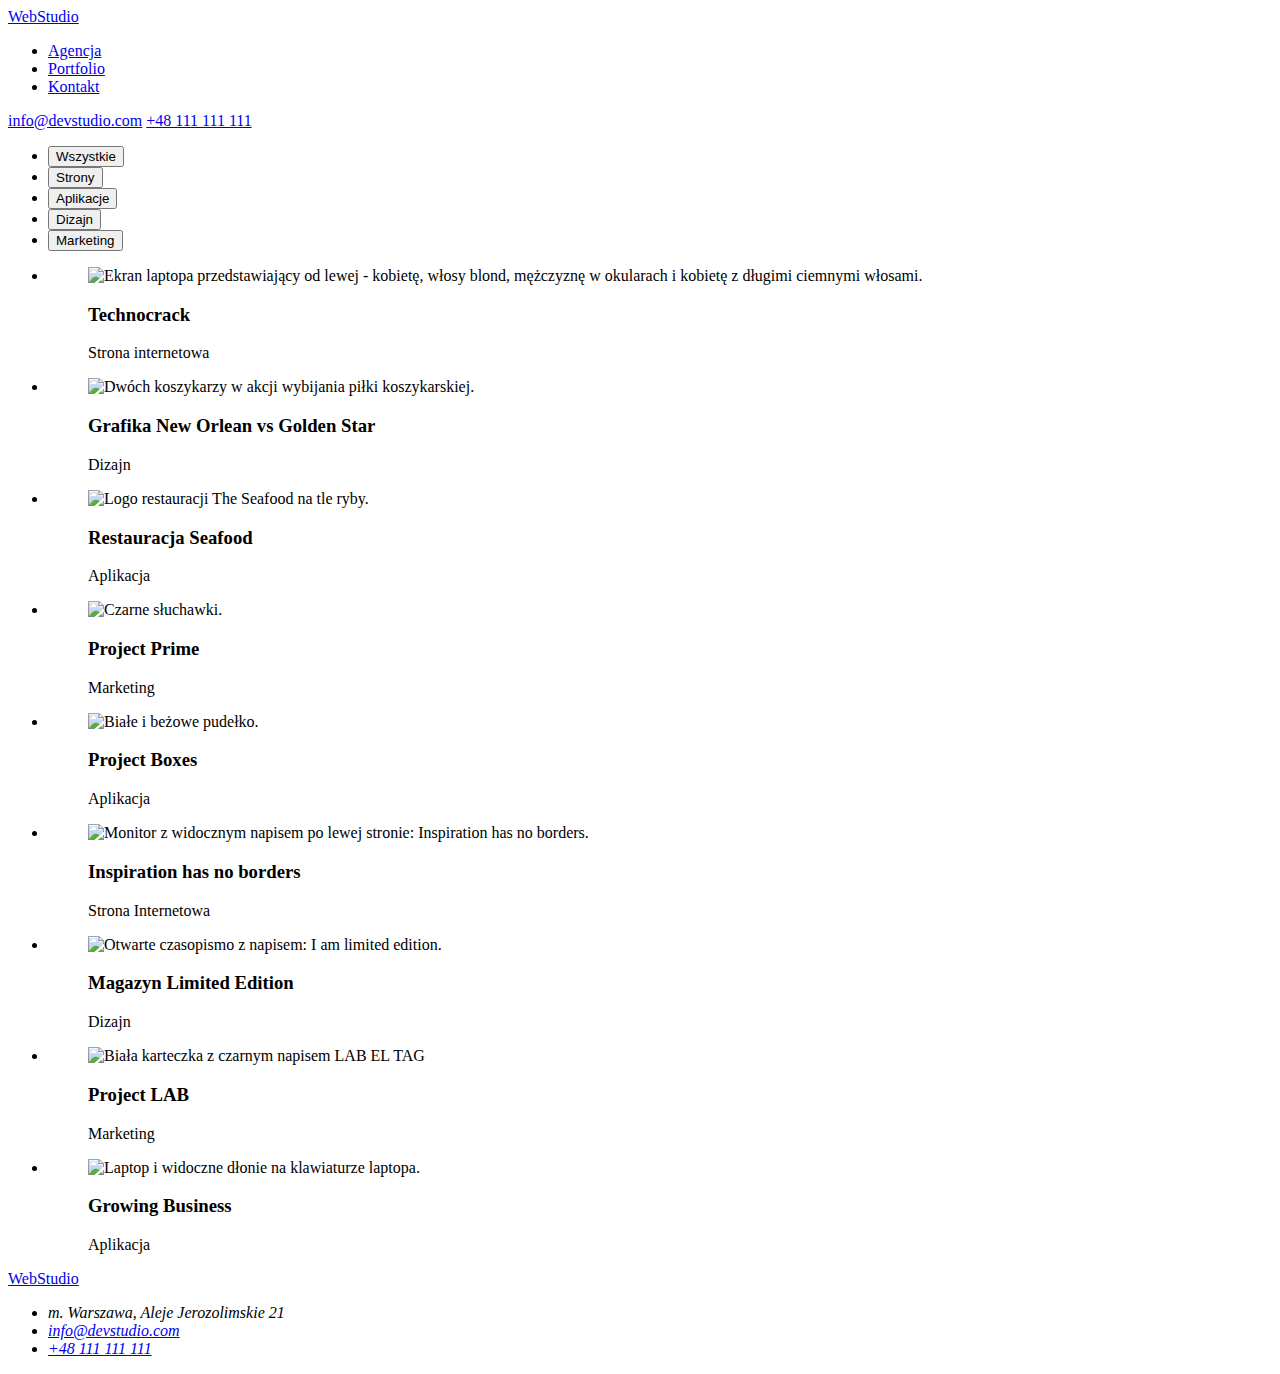
==== portfolio.html @ d9aaa212 "zmiany w nazwach claass - header" ====
<!DOCTYPE html>
<html lang="pl-PL">
<head>
    <meta charset="UTF-8">
    <meta http-equiv="X-UA-Compatible" content="IE=edge">
    <meta name="viewport" content="width=device-width, initial-scale=1.0">
    <title>Portfolio</title>
    <link href="https://raw.githubusercontent.com/sindresorhus/modern-normalize/main/modern-normalize.css" rel="stylesheet">
    <link href="https://fonts.googleapis.com/css2?family=Raleway:wght@700&family=Roboto:wght@400;500;700;900&display=swap" rel="stylesheet">
    <link href="https://fonts.googleapis.com/css2?family=Raleway:wght@700&family=Roboto:wght@400;500;700;900&display=swap" rel="stylesheet">
    <link href="./css/styles.css" rel="stylesheet"/>
</head>
<body>
   <header class="section-header">
        <div class="nav__container">
          <div class="nav__container--left">
            <span class="logo">
              <a class="logo-web" href="./index.html">Web</a><a class="logo-studio" href="./index.html">Studio</a></span>
            <nav>
              <ul class="navigation">
                <li class="navigation-text">
                  <a class="navigation-link" href="./index.html">Agencja</a>
                </li>              
                <li class="navigation-text">
                  <a class="navigation-link portfolio" href="./portfolio.html">Portfolio</a><br>
                </li>
                <li class="navigation-text">
                  <a class="navigation-link" href="./index.html">Kontakt</a><br>
                </li>
              </ul>
            </nav>
          </div>
          <div>
            <a class="mail-header" href="mailto:info@devstudio.com">info@devstudio.com</a>
            <a class="telephone-header" href="tel:+48111111111">+48 111 111 111</a>
          </div>
        </div>
      </header>
    

    <main>
      <section class="section--button-por">
          <div class="container--button-por">
            <ul class="button-por">
                <li><button class="button--menu" type="button">Wszystkie</button></li>
                <li><button class="button--menu" type="button">Strony</button></li>
                <li><button class="button--menu" type="button">Aplikacje</button></li>
                <li><button class="button--menu" type="button">Dizajn</button></li>
                <li><button class="button--menu" type="button">Marketing</button></li>
            </ul>
          </div>
        </section>
        
        <section  class="gallery-section">
          <div class="container-gallery">
            <ul class="portfolio-fig">
              <li class="card">
      
                <figure>
                    <img
                    src="./images/techno.jpg"
                    alt="Ekran laptopa przedstawiający od lewej - kobietę, włosy blond, mężczyznę w okularach i kobietę z długimi ciemnymi włosami. "
                    width="370"
                    height="294"
                    />
                  <figcaption>
                    <h3 class="header-por">Technocrack</h3>
                    <p class="description-por">Strona internetowa</p>
                  </figcaption>
              </figure>
              </li>
              <li class="card">
                  <figure class="portfolio-fig-element2">
                  <img
                  src="./images/orleangolden.jpg"
                  alt="Dwóch koszykarzy w akcji wybijania piłki koszykarskiej. "
                  width="370"
                  height="294"
                  />
                  <figcaption>
                    <h3 class="header-por">Grafika New Orlean vs Golden Star</h3>
                    <p class="description-por">Dizajn</p>
                  </figcaption>
                </figure>
              </li>
              <li class="card">
                  <figure class="portfolio-fig-element2">
                  <img
                  src="./images/seafood.jpg"
                  alt="Logo restauracji The Seafood na tle ryby."
                  width="370"
                  height="294"
                  />
                    <figcaption>
                    <h3 class="header-por">Restauracja Seafood</h3>
                    <p class="description-por">Aplikacja</p>
                    </figcaption>
                  </figure>
              </li>
              <li class="card">
                  <figure class="portfolio-fig-element2">
                  <img
                  src="./images/projectprime.jpg"
                  alt="Czarne słuchawki."
                  width="370"
                  height="294"
                  />
                  <figcaption>
                  <h3 class="header-por">Project Prime</h3>
                  <p class="description-por">Marketing</p>
                </figcaption>
              </figure>
            </li>
              
              <li class="card">
                  <figure class="portfolio-fig-element2">
                  <img
                  src="./images/projectboxes.jpg"
                  alt="Białe i beżowe pudełko."
                  width="370"
                  height="294"
                  />
                  <figcaption>
                  <h3 class="header-por">Project Boxes</h3>
                  <p class="description-por">Aplikacja</p>
                </figcaption>
              </figure>
            </li>
            
            <li class="card">
                <figure class="portfolio-fig-element2">
                <img
                src="./images/inspiration.jpg"
                alt="Monitor z widocznym napisem po lewej stronie: Inspiration has no borders."
                width="370"
                height="294"
                />
                <figcaption>
                  <h3 class="header-por">Inspiration has no borders</h3>
                  <p class="description-por">Strona Internetowa</p>
                </figcaption>
              </figure>
            </li>
            
            <li class="card">
                <figure class="portfolio-fig-element2">
                <img
                src="./images/warehouselim.jpg"
                alt="Otwarte czasopismo z napisem: I am limited edition."
                width="370"
                height="294"
                />
                <figcaption>
                <h3 class="header-por">Magazyn Limited Edition</h3>
                <p class="description-por">Dizajn</p>
              </figcaption>
            </figure>
            </li>
            
            <li class="card">
                <figure class="portfolio-fig-element2">
                <img
                src="./images/projectlab.jpg"
                alt="Biała karteczka z czarnym napisem LAB EL TAG"
                width="370"
                height="294"
                />
                <figcaption>
                <h3 class="header-por">Project LAB</h3>
                <p class="description-por">Marketing</p>
              </figcaption>
            </figure>
            </li>
            
            <li class="card">
                <figure class="portfolio-fig-element2">
                <img
                src="./images/business.jpg"
                alt="Laptop i widoczne dłonie na klawiaturze laptopa."
                width="370"
                height="294"
                />
                <figcaption>
                <h3 class="header-por">Growing Business</h3>
                <p class="description-por">Aplikacja</p>
              </figcaption>
            </figure>
            </li>
           </ul> 
        </div>
    </section>
    </main>

    <footer class="footer-section">
      <div class="container--footer">
            <span class="logo--footer">
            <a class="logo-web" href="./index.html">Web</a><a class="logo-studio-footer" href="./index.html">Studio</a></span>
          <address>
            <ul class="address">
              <li class="address-text street">m. Warszawa, Aleje Jerozolimskie 21</li>
              <li class="address-text">
                <a class="address-linkf" href="mailto:info@devstudio.com">info@devstudio.com</a>
              </li>
              <li class="address-text">
                <a class="address-linkf" href="tel:+48111111111">+48 111 111 111</a>
              </li>
            </ul>
          </address>
      </div>
    </footer>
  </body>
</html>
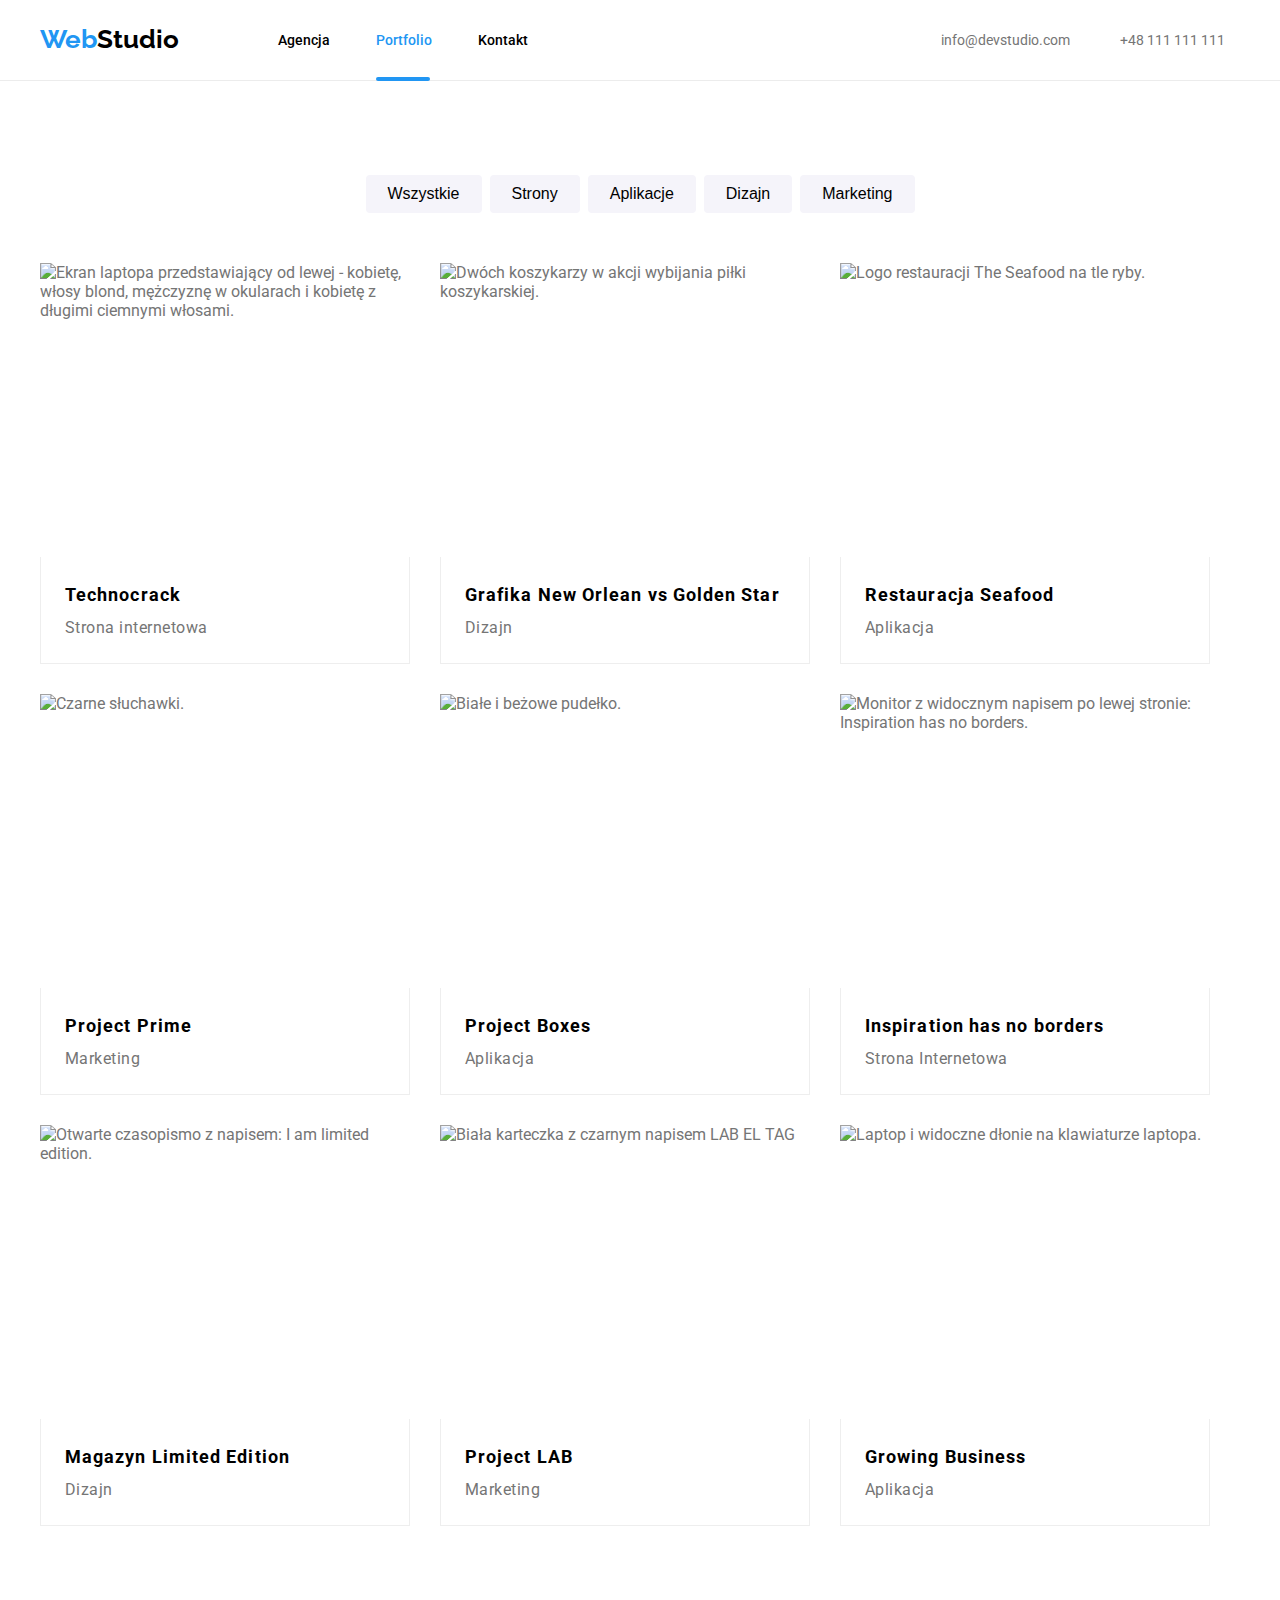
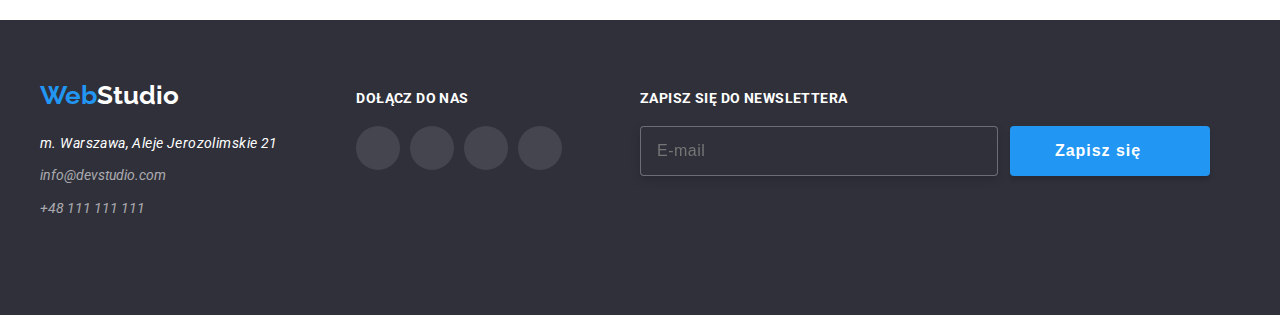
==== commit 97990bb9: "update" ====
--- a/portfolio.html
+++ b/portfolio.html
@@ -1,212 +1,411 @@
 <!DOCTYPE html>
 <html lang="pl-PL">
-<head>
-    <meta charset="UTF-8">
-    <meta http-equiv="X-UA-Compatible" content="IE=edge">
-    <meta name="viewport" content="width=device-width, initial-scale=1.0">
+  <head>
+    <meta charset="UTF-8" />
+    <meta http-equiv="X-UA-Compatible" content="IE=edge" />
+    <meta name="viewport" content="width=device-width, initial-scale=1.0" />
     <title>Portfolio</title>
-    <link href="https://raw.githubusercontent.com/sindresorhus/modern-normalize/main/modern-normalize.css" rel="stylesheet">
-    <link href="https://fonts.googleapis.com/css2?family=Raleway:wght@700&family=Roboto:wght@400;500;700;900&display=swap" rel="stylesheet">
-    <link href="https://fonts.googleapis.com/css2?family=Raleway:wght@700&family=Roboto:wght@400;500;700;900&display=swap" rel="stylesheet">
-    <link href="./css/styles.css" rel="stylesheet"/>
-</head>
-<body>
-   <header class="section-header">
-        <div class="nav__container">
-          <div class="nav__container--left">
-            <span class="logo">
-              <a class="logo-web" href="./index.html">Web</a><a class="logo-studio" href="./index.html">Studio</a></span>
-            <nav>
-              <ul class="navigation">
-                <li class="navigation-text">
-                  <a class="navigation-link" href="./index.html">Agencja</a>
-                </li>              
-                <li class="navigation-text">
-                  <a class="navigation-link portfolio" href="./portfolio.html">Portfolio</a><br>
-                </li>
-                <li class="navigation-text">
-                  <a class="navigation-link" href="./index.html">Kontakt</a><br>
-                </li>
-              </ul>
-            </nav>
-          </div>
-          <div>
-            <a class="mail-header" href="mailto:info@devstudio.com">info@devstudio.com</a>
-            <a class="telephone-header" href="tel:+48111111111">+48 111 111 111</a>
-          </div>
-        </div>
-      </header>
-    
+    <link
+      href="https://raw.githubusercontent.com/sindresorhus/modern-normalize/main/modern-normalize.css"
+      rel="stylesheet"
+    />
+    <link
+      href="https://fonts.googleapis.com/css2?family=Raleway:wght@700&family=Roboto:wght@400;500;700;900&display=swap"
+      rel="stylesheet"
+    />
+    <link
+      href="https://fonts.googleapis.com/css2?family=Raleway:wght@700&family=Roboto:wght@400;500;700;900&display=swap"
+      rel="stylesheet"
+    />
+    <link href="./css/styles.css" rel="stylesheet" />
+  </head>
+  <body>
+    <header class="section-header">
+      <div class="nav__container">
+        <div class="nav__container--left">
+          <span class="logo">
+            <a class="logo-web" href="./index.html">Web</a
+            ><a class="logo-studio" href="./index.html">Studio</a></span
+          >
+          <nav>
+            <ul class="navigation">
+              <li class="navigation-text">
+                <a class="navigation-link" href="./index.html">Agencja</a>
+              </li>
+              <li class="navigation-text">
+                <a class="navigation-link portfolio" href="./portfolio.html"
+                  >Portfolio</a
+                >
+              </li>
+              <li class="navigation-text">
+                <a class="navigation-link" href="./index.html">Kontakt</a>
+              </li>
+            </ul>
+          </nav>
+        </div>
+        <div class="contact__header">
+          <a class="mail-header" href="mailto:info@devstudio.com">
+            <svg class="icon-mail" width="16" height="12">
+              <use href="./images/icons.svg#icon-envelope"></use>
+            </svg>
+            info@devstudio.com</a
+          >
+          <a class="telephone-header" href="tel:+48111111111">
+            <svg class="icon-telephone" width="10" height="16">
+              <use href="./images/icons.svg#icon-smartphone"></use>
+            </svg>
+            +48 111 111 111</a
+          >
+        </div>
+      </div>
+    </header>
 
     <main>
       <section class="section--button-por">
-          <div class="container--button-por">
-            <ul class="button-por">
-                <li><button class="button--menu" type="button">Wszystkie</button></li>
-                <li><button class="button--menu" type="button">Strony</button></li>
-                <li><button class="button--menu" type="button">Aplikacje</button></li>
-                <li><button class="button--menu" type="button">Dizajn</button></li>
-                <li><button class="button--menu" type="button">Marketing</button></li>
-            </ul>
-          </div>
-        </section>
-        
-        <section  class="gallery-section">
-          <div class="container-gallery">
-            <ul class="portfolio-fig">
-              <li class="card">
-      
-                <figure>
-                    <img
+        <div class="container--button-por">
+          <ul class="button-por">
+            <li>
+              <button class="button--menu" type="button">Wszystkie</button>
+            </li>
+            <li><button class="button--menu" type="button">Strony</button></li>
+            <li>
+              <button class="button--menu" type="button">Aplikacje</button>
+            </li>
+            <li><button class="button--menu" type="button">Dizajn</button></li>
+            <li>
+              <button class="button--menu" type="button">Marketing</button>
+            </li>
+          </ul>
+        </div>
+      </section>
+
+      <section class="gallery-section">
+        <div class="container-gallery">
+          <ul class="portfolio-fig">
+            <li class="card">
+              <figure>
+                <div class="portfolio__image">
+
+                
+                  <img
+                    class="img__box"
                     src="./images/techno.jpg"
                     alt="Ekran laptopa przedstawiający od lewej - kobietę, włosy blond, mężczyznę w okularach i kobietę z długimi ciemnymi włosami. "
                     width="370"
                     height="294"
-                    />
-                  <figcaption>
+                  />
+                  <div class="overlay">
+                    <p class="overlay__text">
+                      Technocrack jest popularną platformą wykorzystywaną do
+                      rozpowszechniania koronawirusa. Firmy wykorzystują tę
+                      platformę do celów szpiegowskich i ataków na
+                      niezabezpieczone serwery konkurencji
+                    </p>
+                  </div>
+                </div>
+
+                <figcaption>
+                  <div class="gallery__description">
                     <h3 class="header-por">Technocrack</h3>
                     <p class="description-por">Strona internetowa</p>
-                  </figcaption>
-              </figure>
-              </li>
-              <li class="card">
-                  <figure class="portfolio-fig-element2">
+                  </div>
+                </figcaption>
+              </figure>
+            </li>
+            <li class="card">
+              <figure>
+                <div class="portfolio__image">
                   <img
-                  src="./images/orleangolden.jpg"
-                  alt="Dwóch koszykarzy w akcji wybijania piłki koszykarskiej. "
-                  width="370"
-                  height="294"
+                    src="./images/orleangolden.jpg"
+                    alt="Dwóch koszykarzy w akcji wybijania piłki koszykarskiej. "
+                    width="370"
+                    height="294"
                   />
-                  <figcaption>
-                    <h3 class="header-por">Grafika New Orlean vs Golden Star</h3>
-                    <p class="description-por">Dizajn</p>
-                  </figcaption>
-                </figure>
-              </li>
-              <li class="card">
-                  <figure class="portfolio-fig-element2">
+                  <div class="overlay">
+                      <p class="overlay__text">
+                        Technocrack jest popularną platformą wykorzystywaną do
+                        rozpowszechniania koronawirusa. Firmy wykorzystują tę
+                        platformę do celów szpiegowskich i ataków na
+                        niezabezpieczone serwery konkurencji
+                      </p>
+                    </div>
+                </div>
+                <figcaption>
+                  <h3 class="header-por">Grafika New Orlean vs Golden Star</h3>
+                  <p class="description-por">Dizajn</p>
+                </figcaption>
+              </figure>
+            </li>
+            <li class="card">
+              <figure>
+                <div class="portfolio__image">
                   <img
-                  src="./images/seafood.jpg"
-                  alt="Logo restauracji The Seafood na tle ryby."
-                  width="370"
-                  height="294"
+                    src="./images/seafood.jpg"
+                    alt="Logo restauracji The Seafood na tle ryby."
+                    width="370"
+                    height="294"
                   />
-                    <figcaption>
-                    <h3 class="header-por">Restauracja Seafood</h3>
-                    <p class="description-por">Aplikacja</p>
-                    </figcaption>
-                  </figure>
-              </li>
-              <li class="card">
-                  <figure class="portfolio-fig-element2">
-                  <img
+                  <div class="overlay">
+                      <p class="overlay__text">
+                        Technocrack jest popularną platformą wykorzystywaną do
+                        rozpowszechniania koronawirusa. Firmy wykorzystują tę
+                        platformę do celów szpiegowskich i ataków na
+                        niezabezpieczone serwery konkurencji
+                      </p>
+                  </div>
+                </div>
+
+                <figcaption>
+                  <h3 class="header-por">Restauracja Seafood</h3>
+                  <p class="description-por">Aplikacja</p>
+                </figcaption>
+              </figure>
+            </li>
+            <li class="card">
+              <figure>
+                <div class="portfolio__image">
+                <img
                   src="./images/projectprime.jpg"
                   alt="Czarne słuchawki."
                   width="370"
                   height="294"
-                  />
-                  <figcaption>
+                />
+                  <div class="overlay">
+                      <p class="overlay__text">
+                        Technocrack jest popularną platformą wykorzystywaną do
+                        rozpowszechniania koronawirusa. Firmy wykorzystują tę
+                        platformę do celów szpiegowskich i ataków na
+                        niezabezpieczone serwery konkurencji
+                      </p>
+                  </div>
+                </div>
+                <figcaption>
                   <h3 class="header-por">Project Prime</h3>
                   <p class="description-por">Marketing</p>
                 </figcaption>
               </figure>
             </li>
-              
-              <li class="card">
-                  <figure class="portfolio-fig-element2">
-                  <img
+
+            <li class="card">
+              <figure>
+                <div class="portfolio__image">
+                <img
                   src="./images/projectboxes.jpg"
                   alt="Białe i beżowe pudełko."
                   width="370"
                   height="294"
-                  />
-                  <figcaption>
+                />
+                  <div class="overlay">
+                      <p class="overlay__text">
+                        Technocrack jest popularną platformą wykorzystywaną do
+                        rozpowszechniania koronawirusa. Firmy wykorzystują tę
+                        platformę do celów szpiegowskich i ataków na
+                        niezabezpieczone serwery konkurencji
+                      </p>
+                  </div>
+                </div>
+                <figcaption>
                   <h3 class="header-por">Project Boxes</h3>
                   <p class="description-por">Aplikacja</p>
                 </figcaption>
               </figure>
             </li>
-            
-            <li class="card">
-                <figure class="portfolio-fig-element2">
-                <img
-                src="./images/inspiration.jpg"
-                alt="Monitor z widocznym napisem po lewej stronie: Inspiration has no borders."
-                width="370"
-                height="294"
-                />
+
+            <li class="card">
+              <figure>
+                <div class="portfolio__image">
+                <img
+                  src="./images/inspiration.jpg"
+                  alt="Monitor z widocznym napisem po lewej stronie: Inspiration has no borders."
+                  width="370"
+                  height="294"
+                />
+                  <div class="overlay">
+                      <p class="overlay__text">
+                        Technocrack jest popularną platformą wykorzystywaną do
+                        rozpowszechniania koronawirusa. Firmy wykorzystują tę
+                        platformę do celów szpiegowskich i ataków na
+                        niezabezpieczone serwery konkurencji
+                      </p>
+                  </div>
+                </div>
                 <figcaption>
                   <h3 class="header-por">Inspiration has no borders</h3>
                   <p class="description-por">Strona Internetowa</p>
                 </figcaption>
               </figure>
             </li>
-            
-            <li class="card">
-                <figure class="portfolio-fig-element2">
-                <img
-                src="./images/warehouselim.jpg"
-                alt="Otwarte czasopismo z napisem: I am limited edition."
-                width="370"
-                height="294"
-                />
-                <figcaption>
-                <h3 class="header-por">Magazyn Limited Edition</h3>
-                <p class="description-por">Dizajn</p>
-              </figcaption>
-            </figure>
-            </li>
-            
-            <li class="card">
-                <figure class="portfolio-fig-element2">
-                <img
-                src="./images/projectlab.jpg"
-                alt="Biała karteczka z czarnym napisem LAB EL TAG"
-                width="370"
-                height="294"
-                />
-                <figcaption>
-                <h3 class="header-por">Project LAB</h3>
-                <p class="description-por">Marketing</p>
-              </figcaption>
-            </figure>
-            </li>
-            
-            <li class="card">
-                <figure class="portfolio-fig-element2">
-                <img
-                src="./images/business.jpg"
-                alt="Laptop i widoczne dłonie na klawiaturze laptopa."
-                width="370"
-                height="294"
-                />
-                <figcaption>
-                <h3 class="header-por">Growing Business</h3>
-                <p class="description-por">Aplikacja</p>
-              </figcaption>
-            </figure>
-            </li>
-           </ul> 
-        </div>
-    </section>
+
+            <li class="card">
+              <figure>
+                <div class="portfolio__image">
+                <img
+                  src="./images/warehouselim.jpg"
+                  alt="Otwarte czasopismo z napisem: I am limited edition."
+                  width="370"
+                  height="294"
+                />
+                  <div class="overlay">
+                      <p class="overlay__text">
+                        Technocrack jest popularną platformą wykorzystywaną do
+                        rozpowszechniania koronawirusa. Firmy wykorzystują tę
+                        platformę do celów szpiegowskich i ataków na
+                        niezabezpieczone serwery konkurencji
+                      </p>
+                  </div>
+                </div>
+                <figcaption>
+                  <h3 class="header-por">Magazyn Limited Edition</h3>
+                  <p class="description-por">Dizajn</p>
+                </figcaption>
+              </figure>
+            </li>
+
+            <li class="card">
+              <figure>
+                <div class="portfolio__image">
+                <img
+                  src="./images/projectlab.jpg"
+                  alt="Biała karteczka z czarnym napisem LAB EL TAG"
+                  width="370"
+                  height="294"
+                />
+                  <div class="overlay">
+                      <p class="overlay__text">
+                        Technocrack jest popularną platformą wykorzystywaną do
+                        rozpowszechniania koronawirusa. Firmy wykorzystują tę
+                        platformę do celów szpiegowskich i ataków na
+                        niezabezpieczone serwery konkurencji
+                      </p>
+                  </div>
+                </div>
+                <figcaption>
+                  <h3 class="header-por">Project LAB</h3>
+                  <p class="description-por">Marketing</p>
+                </figcaption>
+              </figure>
+            </li>
+
+            <li class="card">
+              <figure>
+                <div class="portfolio__image">
+                <img
+                  src="./images/business.jpg"
+                  alt="Laptop i widoczne dłonie na klawiaturze laptopa."
+                  width="370"
+                  height="294"
+                />
+                  <div class="overlay">
+                      <p class="overlay__text">
+                        Technocrack jest popularną platformą wykorzystywaną do
+                        rozpowszechniania koronawirusa. Firmy wykorzystują tę
+                        platformę do celów szpiegowskich i ataków na
+                        niezabezpieczone serwery konkurencji
+                      </p>
+                  </div>
+                </div>
+                <figcaption>
+                  <h3 class="header-por">Growing Business</h3>
+                  <p class="description-por">Aplikacja</p>
+                </figcaption>
+              </figure>
+            </li>
+          </ul>
+        </div>
+      </section>
     </main>
-
     <footer class="footer-section">
-      <div class="container--footer">
-            <span class="logo--footer">
-            <a class="logo-web" href="./index.html">Web</a><a class="logo-studio-footer" href="./index.html">Studio</a></span>
+      <div class="container__footer">
+        <div class="footer__container-logo">
+          <span class="logo--footer">
+            <a class="logo-web" href="./index.html">Web</a
+            ><a class="logo-studio-footer" href="./index.html">Studio</a></span
+          >
           <address>
             <ul class="address">
-              <li class="address-text street">m. Warszawa, Aleje Jerozolimskie 21</li>
+              <li class="address-text street">
+                m. Warszawa, Aleje Jerozolimskie 21
+              </li>
               <li class="address-text">
-                <a class="address-linkf" href="mailto:info@devstudio.com">info@devstudio.com</a>
+                <a class="address-linkf" href="mailto:info@devstudio.com"
+                  >info@devstudio.com</a
+                >
               </li>
               <li class="address-text">
-                <a class="address-linkf" href="tel:+48111111111">+48 111 111 111</a>
+                <a class="address-linkf" href="tel:+48111111111"
+                  >+48 111 111 111</a
+                >
               </li>
             </ul>
           </address>
+        </div>
+        <div class="footer__join">
+          <p class="footer-join-header">DOŁĄCZ DO NAS</p>
+          <div class="footer__join-icon">
+            <a class="link-footer" href="instagram.com">
+              <svg class="icon-footer" width="44" height="44">
+                <use
+                  href="./images/icons.svg#icon-instagram"
+                  width="20"
+                  height="20"
+                  x="12"
+                  y="12"
+                ></use>
+              </svg>
+            </a>
+            <a class="link-footer" href="twitter.com">
+              <svg class="icon-footer" width="44" height="44">
+                <use
+                  href="./images/icons.svg#icon-twitter"
+                  width="20"
+                  height="20"
+                  x="12"
+                  y="12"
+                ></use>
+              </svg>
+            </a>
+            <a class="link-footer" href="facebook.com">
+              <svg class="icon-footer" width="44" height="44">
+                <use
+                  href="./images/icons.svg#icon-facebook"
+                  width="20"
+                  height="20"
+                  x="12"
+                  y="12"
+                ></use>
+              </svg>
+            </a>
+            <a class="link-footer" href="linkedin.com">
+              <svg class="icon-footer" width="44" height="44">
+                <use
+                  href="./images/icons.svg#icon-linkedin2"
+                  width="20"
+                  height="20"
+                  x="12"
+                  y="12"
+                ></use>
+              </svg>
+            </a>
+          </div>
+        </div>
+        <div class="footer__newsletter">
+            <p class="footer__newsletter-header">ZAPISZ SIĘ DO NEWSLETTERA</p>
+              <form>
+                <label class="footer__newsletter-label">
+                  <input class="footer__newsletter-email" type="email" name="email-footer" placeholder="E-mail" required="">
+          
+                  <button type="submit" class="footer__newsletter-btn">Zapisz się
+                    <svg class="footer__newsletter-icon" width="24" height="24">
+                      <use
+                        href="./images/icons.svg#icon-icon-send">
+                      </use>
+                    </svg>
+                  </button>
+                  
+                 </label>
+                 </form>
+              </div>
       </div>
     </footer>
   </body>
-</html>+</html>
--- a/css/styles.css
+++ b/css/styles.css
@@ -0,0 +1,1262 @@
+:root {
+  /* logo */
+  --blue: #2196f3;
+  --black: #000000;
+  --white: #ffffff;
+  --light-grey: #757575;
+  --dark-grey: #2f303a;
+  --beige: rgba(255, 255, 255, 0.6);
+  --dark-blue: rgba(0, 44, 139);
+  --background-overlay:  rgba(33, 150, 243, 0.9);
+  /* on all pages */
+  --light: #e5e5e5;
+  --creamy: #f5f4fa;
+  --almost-white: #ececec;
+  --white-light: #eeeeee;
+  --delicate-grey: #afb1b8;
+  --almost-black: rgba(255, 255, 255, 0.1);
+  --light-grey: #757575;
+  --delicate-black:  #212121;
+
+  --box-shadow: 0px 4px 4px rgba(0, 0, 0, 0.15);
+  --shadow-button: 0px 1px 1px rgba(0, 0, 0, 0.12),
+    0px 4px 4px rgba(0, 0, 0, 0.06), 1px 4px 6px rgba(0, 0, 0, 0.16);
+  --shadow-filter: 0px 1px 1px rgba(0, 0, 0, 0.12),
+    0px 4px 4px rgba(0, 0, 0, 0.06), 1px 4px 6px rgba(0, 0, 0, 0.16);
+    --background--modal: rgba(0, 0, 0, 0.2);
+    --background-whatwedo: rgba(47, 48, 58, 0.8);
+   --shadow-ourteam:  0px 1px 3px rgba(0, 0, 0, 0.12), 0px 1px 1px rgba(0, 0, 0, 0.14),
+    0px 2px 1px rgba(0, 0, 0, 0.2);
+   --grey-grey: rgb(88, 88, 88);
+    --shadow-window: 0px 1px 3px rgba(0, 0, 0, 0.12), 0px 1px 1px rgba(0, 0, 0, 0.14), 0px 2px 1px rgba(0, 0, 0, 0.2);
+    --transition-hover: 250ms cubic-bezier(0.4, 0, 0.2, 1);
+
+  }
+.link-icon:hover .icon {
+  fill: var(--blue);
+  border-color: var(--blue);
+  transition: var(--transition-hover);
+}
+* {
+  box-sizing: border-box;
+  margin: 0;
+  padding: 0;
+}
+
+.backdrop{
+  position: fixed;
+  left: 0;
+  top: 0;
+  width: 100%;
+  height: 100%;
+  background-color: var(--background--modal);
+  display: flex;
+  align-items: center;
+  justify-content: center; 
+  opacity: 1; 
+  visibility: visible;
+  transform: rotate(360deg);
+  transition-property: visibility, opacity, transform;
+  transition-duration: 1s;
+  transition: opacity 250ms linear, visibility 500ms linear, transform 500ms linear;
+}
+
+.modal{
+  display: flex;
+  /* justify-content: center; */
+  /* align-items: center; */
+  width: 528px;
+  height: 581px;
+  background-color: var(--white);
+  border-radius: 4px;
+  box-shadow: var(--shadow-window);
+  position: absolute;
+  visibility: visible;
+  opacity: 1;
+  
+
+  /* display: block;
+ transform: rotate(240deg); */
+
+  /* z-index: 10; */
+   /* animation-name: modal__animation;
+  animation-duration: 0.5s;
+  animation-timing-function: linear;
+  animation-fill-mode: none;   */
+
+}
+
+.modal__form{
+  display: flex;
+  flex-direction: column;
+  margin: 40px;
+  max-width: 448px;
+  justify-content: center;
+  /* align-items: center; */
+
+}
+
+.modal__form-title{
+  width: 448px;
+  height: 23px;
+  color: var(--delicate-black);
+  font-size: 20px;
+  font-weight: 700;
+  text-align: center;
+  letter-spacing: 0.03em;
+  margin-bottom:  30px; 
+}
+.modal__label{
+  width:24px;
+  height: 14px;
+  font-size: 12px;
+  line-height: 14px;
+  letter-spacing: 0.01em;
+  color: var(--light-grey);
+  margin-bottom: 4px;
+  display: flex;
+  flex-direction: column;
+  position: relative;
+}
+.modal__cell{
+  width: 448px;
+  height: 40px;
+  margin: 0;
+  border: 1px solid rgba(33, 33, 33, 0.2);
+  border-radius: 4px;
+  margin-bottom: 10px;
+  padding-left: 42px;
+  display: flex;
+  flex-direction: column;
+}
+.modal__text-icon{
+  position: relative;
+}
+.modal__svg{  
+  fill: var(--delicate-black);
+  position: absolute;
+  top: 14px;
+  left: 15px;
+}
+
+.modal__cell:focus-within + svg{
+  fill: var(--blue);
+  border-color: var(--blue);
+  border:  none;
+}
+
+.modal__cell:focus-visible{
+  border-color: var(--blue);
+  
+}
+.modal__text-icon:hover .modal__svg,
+.modal__text-icon:focus .modal__svg{
+  fill: var(--blue);
+  transition: var(--transition-hover);
+
+}
+.modal__text-icon:hover .modal__cell,
+.modal__text-icon:focus .modal__cell{
+ border-color: var(--blue);
+transition: var(--transition-hover);
+}
+.modal__svg-check{
+  fill: var(--white);
+  background-color: var(--white);
+  display: flex;
+  align-items: center;
+  border-radius: 2px;
+  margin-right: 7px;
+  border-color: var(--dark-grey);
+  transition-property: fill;
+  transition: var(--transition-hover);
+  cursor: pointer;
+  border: 1px solid var(--almost-black);
+
+
+} 
+
+
+
+
+.checkbox__reg-policy:checked + .modal__svg-check{
+  fill: var(--white);
+  background-color: var(--blue);
+  border-color: var(--blue);
+} 
+.checkbox__reg-policy + .modal__svg-check{
+  fill: var(--white);
+  background-color: var(--white);
+  border-color: var(--grey);
+} 
+.close-btn{
+  box-sizing: content-box;
+  display: inline-block;
+  position: absolute;
+  color: var(--black);
+  top: 8px;
+  right: 8px;
+  width: 30px;
+  height: 30px;
+  border-radius: 50%;
+  cursor: pointer;
+  background-color: var(--white);
+  border:  1px solid rgba(0, 0, 0, 0.1);
+  height: 30px;
+  width: 30px;
+
+}
+.close-btn__icon{
+  border-radius: 50%;
+  position: relative;  
+}
+textarea{
+  width: 448px;
+  height: 120px;
+  resize: none;
+  padding: 10px 14px 10px 14px;
+  margin-bottom: 20px;
+  font-family: Roboto;
+  font-weight: 400;
+  letter-spacing: 0.01em;
+  line-height: 14px;
+  font-size: 12px;
+  /* color: rgba(117, 117, 117, 0.5); */
+  border: 1px solid rgba(33, 33, 33, 0.2);
+  border-radius: 4px;
+}
+textarea:hover{
+  border-color: var(--blue);
+  transition: var(--transition-hover);
+}
+.modal__link-reg-pol{
+  color: var(--blue);
+  text-decoration: underline;
+  cursor: pointer;
+  display: flex;
+  justify-content: center;
+  align-items: center;
+  padding: 2px;
+
+}
+.modal__link-reg-pol:hover{
+  color: var(--dark-blue)
+}
+.modal__checkbox{
+  color: var(--light-grey);
+  font-size: 14px;
+  font-weight: 400px;
+  line-height: 24px;
+  letter-spacing: 0.03em;
+  margin-bottom: 30px;
+  display: flex;
+  justify-content: center;
+  align-items: center;
+  border-radius: 2px;
+  position: relative;
+
+}
+.checkbox__reg-policy{
+ appearance: none; 
+  /* -webkit-appearance: none; */
+  cursor: pointer;
+  
+}
+.modal__btn-form-container{
+  display: flex;
+  justify-content: center;
+}
+.modal__btn-form{
+  display: flex;
+  justify-content: center;
+  align-items: center;
+  background-color: var(--blue);
+  color: var(--white);
+  text-align: center;
+  font-size: 16px;
+  font-weight: 700;
+  letter-spacing: 0.06em;
+  line-height: 1.88;
+  border: none;
+  width: 200px;
+  height: 50px;
+  box-shadow: 0px 4px 4px rgba(0, 0, 0, 0.15);
+  border-radius: 4px;
+  cursor: pointer;
+  padding: 10px 76px 10px 76px;
+  margin: 0;
+  
+ 
+}
+.modal__btn-form:hover{
+  transition: var(--transition-hover);
+  background-color: var(--dark-blue);
+
+}
+
+.modal__text-icon .modal__svg:hover{
+  fill: var(--blue);
+  color: var(--blue);
+  transition: var(--transition-hover);
+}
+.close-btn:hover .close-btn__icon,
+.close-btn:focus .close-btn__icon{
+  background-color: var(--grey-grey);
+  fill: var(--white);
+  transition: 250ms cubic-bezier(0.4, 0, 0.2, 1);
+  
+}
+.is-hidden{
+  opacity: 0;
+  visibility: hidden;
+  transform: rotate(180deg);
+  pointer-events: none;
+  transition: opacity 250ms linear, visibility 500ms linear, transform 250ms linear;
+}
+figure {
+  display: block;
+  margin-block-start: 0em;
+  margin-block-end: 0em;
+  margin-inline-start: 0px;
+  margin-inline-end: 0px;
+}
+.section-header {
+  background: var(--white);
+  border-bottom: 1px solid var(--almost-white);
+  display: flex;
+  justify-content: center;
+}
+
+figcaption {
+  padding: 20px 24px 20px 24px;
+  border: 1px solid var(--white-light);
+  border-top: 0;
+}
+
+.nav__container {
+  display: flex;
+  align-items: center;
+  height: 80px;
+  width: 100%;
+  max-width: 1200px;
+  justify-content: space-between;
+  position: relative;
+}
+.nav__container--left {
+  display: flex;
+  align-items: center;
+  justify-content: space-between;
+}
+
+ul,
+li {
+  margin: 0;
+  padding: 0;
+}
+
+.portfolio__image{
+  position: relative;
+  overflow: hidden;
+  width: 100%;
+  height: 100%;
+}
+.overlay__text{
+  margin: 49px 45px 49px 24px;
+}
+.portfolio__image:hover .overlay{
+  transform: translateY(0);
+  transition: var(--transition-hover);
+}
+
+.overlay{
+  position: absolute;
+  transition-property: background-color, transform, duration;
+  top: 0;
+  left: 0;
+  width: 100%;
+  height: 100%; 
+  display: flex;
+  align-items: center;
+  color: var(--white);
+  font-size: 18px;
+  line-height: 28px;
+  letter-spacing: 0.03em;
+  transform: translateY(100%);
+  transition-duration: 250ms;
+  background: var(--background-overlay);
+
+}
+
+
+
+.icon-mail,
+.icon-telephone{
+  fill: var(--light-grey);
+}
+* svg {
+  fill: var(--delicate-grey);
+}
+
+body {
+  font-family: "Roboto", "Raleway", sans-serif;
+  background: var(--light);
+  color: var(--light-grey);
+  text-decoration: none;
+}
+header {
+  background: var(--white);
+}
+footer {
+  background-color: var(--dark-grey);
+}
+a {
+  text-decoration: none;
+}
+/* przyciski  w zakladce Portfolio */
+.button:hover,
+.button:focus {
+  background-color: var(--blue);
+  color: var(--white);
+  transition: var(--transition-hover);
+}
+img {
+  display: block;
+}
+/* LOGO */
+.logo {
+  font-weight: 700;
+  background-color: none;
+  font-family: Raleway;
+  font-size: 26px;
+  line-height: 1.2;
+  letter-spacing: 0.03;
+  display: flex;
+  align-items: center;
+  box-sizing: border-box;
+  width: 145px;
+  height: 31px;
+
+  padding: 24px 0px 25px 0px;
+  margin-right: 70px;
+}
+.logo-web {
+  color: var(--blue);
+  background-color: none;
+  font-family: Raleway;
+  font-size: 26px;
+  font-weight: 700;
+  line-height: 1.2;
+  letter-spacing: 0.03;
+}
+
+.logo > .logo-studio {
+  display: flex;
+  align-items: center;
+}
+.logo-studio {
+  color: var(--black);
+  background-color: none;
+  font-family: Raleway;
+  font-size: 26px;
+  font-weight: 700;
+  line-height: 1.2;
+  letter-spacing: 0.03;
+  display: flex;
+  align-items: center;
+}
+.logo-studio-footer {
+  color: var(--white);
+  background-color: none;
+  font-family: Raleway;
+  font-size: 26px;
+  font-weight: 700;
+  line-height: 1.2;
+  letter-spacing: 0.03;
+  /* display: flex; */
+}
+.navigation {
+  box-sizing: border-box;
+  display: flex;
+  align-items: center;
+  /* justify-content: space-between; */
+position: relative;
+  height: 16px;
+  padding: 32px 0 32px 0;
+}
+
+.navigation-text {
+  display: flex;
+  align-items: center;
+  
+}
+
+.navigation-link {
+  /* font-family: Roboto; */
+  font-weight: 500;
+  font-size: 14px;
+  line-height: 1.15;
+  letter-spacing: 0.02;
+  color: var(--black);
+  padding: 23px;
+  position: relative;
+}
+.navigation-link:hover,
+.navigation-link:focus {
+  color: var(--blue);
+  transition: var(--transition-hover);
+}
+/*  podswietlenie biezacej strony - portoflio*/
+.agencja{
+  color: var(--blue);
+}
+.agencja::after{
+  position: absolute;
+  display: inline-block;
+  content: "";
+  width: 53px;
+  height: 4px;
+  border-radius: 2px;
+  background-color: var(--blue);
+  bottom: -10px;
+  left: 23px;
+
+}
+.portfolio {
+  color: var(--blue);
+}
+
+.portfolio::after{
+  position: absolute;
+  display: inline-block;
+  content: "";
+  width: 54px;
+  height: 4px;
+  border-radius: 2px;
+  background-color: var(--blue);
+  bottom: -10px;
+  left: 23px;
+
+}
+/*  kontakt header (mail, telefon)!*/
+.mail-header {
+  color: var(--light-grey);
+  font-size: 14px;
+  margin: 0;
+  padding-top: 32px;
+  padding-bottom: 32px;
+}
+
+.telephone-header {
+  color: var(--light-grey);
+  font-size: 14px;
+  margin-right: auto;
+  padding-top: 33px;
+  padding-bottom: 31px;
+}
+.icon-mail {
+  margin-right: 10px;
+}
+
+.icon-telephone {
+  margin-right: 10px;
+}
+
+.contact__header {
+  box-sizing: border-box;
+  display: flex;
+  align-items: center;      
+}
+/*  konktakt - telefon, mail - po najechaniu kursorem */
+
+.mail-header:hover .icon-mail,
+.mail-header:focus .icon-mail {
+  fill: var(--blue);
+  transition: var(--transition-hover);
+}
+.telephone-header:hover .icon-telephone,
+.telephone-header:focus .icon-telephone {
+  fill: var(--blue);
+  transition: var(--transition-hover);
+}
+.mail-header:hover,
+.mail-header:focus {
+  color: var(--blue);
+  transition: var(--transition-hover);
+}
+.telephone-header:hover,
+.telephone-header:focus {
+  color: var(--blue);
+  transition: var(--transition-hover);
+}
+/* git */
+.address {
+  text-decoration: none;
+  background: var(--dark-grey);
+  list-style: none;
+  display: block;
+}
+.icons__socialmedia {
+  display: flex;
+  width: 220px;
+  align-items: center;
+  justify-content: space-between;
+  fill: var(--delicate-grey);
+}
+.section--lorem {
+  background: var(--white);
+  display: flex;
+  justify-content: center;
+}
+.section--what-we-do {
+  background: var(--white);
+  display: flex;
+  justify-content: center;
+}
+.portfolio-fig .address,
+.navigation,
+.button-por,
+.ourteam,
+.work {
+  list-style: none;
+}
+
+.work-pic{
+  position: relative;
+  z-index: 0;
+}
+.work-pic:hover{
+  box-shadow: var(--shadow-filter);
+  transition: var(--transition-hover);
+}
+.label{
+  background-color: var(--background-whatwedo);
+  width: 370px;
+  height: 70px;
+  line-height: 16px;
+  position: absolute;
+  z-index: 0;
+  right: 0;
+  bottom: 0;
+  color: var(--white);
+  text-transform: uppercase;
+  text-align: center;
+  padding: 27px 0 27px 0;
+  font-size: 14px;
+  font-weight: 700;
+  letter-spacing: 0.03em;
+  display: flex;
+  justify-content: center;
+  align-items: center;
+  
+}
+.work {
+  display: flex;
+  justify-items: flex-start;
+  justify-content: space-between;
+  gap: 30px;
+  padding: 0 0 94px 0;
+  z-index: 0;
+  overflow: hidden;
+}
+.portfolio-fig {
+  gap: 30px;
+  width: 1200px;
+  display: flex;
+  list-style: none;
+  flex-wrap: wrap;
+}
+.portoflio-fig {
+  flex-basis: calc(100% / 3);
+}
+.lorem {
+  box-sizing: content-box;
+  margin: 0 30px 0 0;
+}
+
+.container__textmain {
+  width: 1200px;
+  margin: 0;
+  display: flex;
+  display: block;
+  padding: 94px 0 94px 0;
+  align-content: space-between;
+}
+
+.textmain2 {
+  background-color: var(--white);
+  box-sizing: border-box;
+  display: flex;
+  list-style: none;
+  justify-content: flex-start;
+  gap: 30px;
+  max-width: 1200px;
+  /* flex-wrap: wrap; */
+}
+.textmain2 > .lorem:not(:last-child) {
+  margin-right: 0;
+}
+.lorem {
+  flex-basis: calc(100% / 4);
+}
+.container__what-we-do {
+  width: 1200px;
+  display: flex;
+  display: block;
+  z-index: 0;
+}
+
+.address-linkf {
+  color: var(--beige);
+  font-size: 14px;
+  line-height: 1.71;
+  letter-spacing: 0.03;
+}
+
+.street {
+  color: var(--white);
+  line-height: 1.71;
+  font-size: 14px;
+  letter-spacing: 0.03em;
+  display: block;
+  padding-bottom: 9px;
+  width: 246px;
+}
+
+.address-text:last-child {
+  padding: 9px 0 94px 0;
+  width: 231px;
+}
+
+.address-text:nth-child(2) {
+  width: 231px;
+}
+
+/* git */
+.address-linkf:hover,
+.address-linkf:focus {
+  color: var(--blue);
+  transition: var(--transition-hover);
+}
+/* czesc - "EFEKTYWNE ROZWIAZANIA..*/
+.slider {
+  background-image: linear-gradient(
+      rgba(47, 48, 58, 0.4),
+      rgba(47, 48, 58, 0.4)
+    ),
+    url("../images/background.jpg");
+  background-repeat: no-repeat;
+  background-size: cover;
+  max-width: 1600px;
+  width: 100%;
+  display: flex;
+  flex-direction: column;
+  justify-content: center;
+  align-items: center;
+  padding: 200px 0;
+}
+
+.efective-background {
+  background: var(--dark-grey);
+  display: flex;
+  justify-content: center;
+  max-width: 100%;
+  margin: auto;
+}
+.icon-lorem {
+  margin-bottom: 30px;
+}
+
+.solution-header {
+  display: flex;
+  box-sizing: content-box;
+  color: var(--white);
+  font-size: 44px;
+  text-transform: uppercase;
+  text-align: center;
+  font-weight: 900;
+  letter-spacing: 0.06em;
+  line-height: 1.35;
+  height: 120px;
+  width: 696px;
+  margin-bottom: 30px;
+  justify-content: center;
+}
+/* przycisk - zamów usługę */
+.button-order {
+  display: flex;
+  box-sizing: border-box;
+  color: var(--white);
+  background-color: var(--blue);
+  font-size: 16px;
+  text-align: center;
+  font-weight: 700;
+  text-transform: none;
+
+  border-style: none;
+  cursor: pointer;
+  letter-spacing: 0.06em;
+  line-height: 1.88;
+  box-shadow: var(--box-shadow);
+  border-radius: 4px;
+
+  width: 200px;
+  height: 50px;
+  padding-top: 10px;
+  padding-bottom: 10px;
+  padding-left: 42px;
+  padding-right: 41px;
+  overflow: hidden;
+  white-space: nowrap;
+  text-overflow: ellipsis;
+  border: 0px;
+  margin: 0;
+}
+.button-order:hover,      
+.button-order:focus {
+background-color: var(--dark-blue);
+color:var(--almost-white);
+transition: var(--transition-hover);
+}
+
+.mail-header,
+.telephone-header {
+  color: var(--light-grey);
+  display: flex;
+  align-items: center;
+  height: 16px;
+  padding: 15px;  
+  
+}
+
+/* INDEX.HTML t- dotyczy tekstu i naglowków na glownej stronie index.html*/
+
+.text-header {
+  display: flex;
+  margin: 0 0 10px 0;
+  width: 270px;
+  height: 16px;
+  color: var(--black);
+  font-size: 14px;
+  font-weight: 700;
+  line-height: 1.15;
+  text-transform: uppercase;
+  letter-spacing: 0.03em;
+}
+
+.text-text {
+  /* display: flex;
+  flex-direction: row; */
+  width: 270px;
+  height: 75px;
+  font-weight: 400;
+  font-size: 14px;
+  line-height: 1.71;
+  letter-spacing: 0.03em;
+}
+/* index.html - czym sie zajmujemy */
+.header-work {
+  color: var(--black);
+  font-weight: 700;
+  font-size: 36px;
+  line-height: 1.17;
+  text-align: center;
+  letter-spacing: 0.03em;
+  display: flex;
+  /* display: block;  */
+  justify-content: center;
+  /* align-items: center;  */
+  /* justify-content: space-between; */
+  padding: 0 0 50px 0;
+}
+.header-team {
+  color: var(--black);
+  font-weight: 700;
+  font-size: 36px;
+  line-height: 1.17;
+  text-align: center;
+  letter-spacing: 0.03em;
+  padding-bottom: 50px;
+}
+.container--our-team {
+  width: 1200px;
+  margin: 0;
+  padding: 94px 0 94px 0;
+}
+.section--ourteam {
+  background: var(--creamy);
+  display: flex;
+  justify-content: center;
+}
+
+.ourteam {
+  display: flex;
+  justify-content: space-between;
+  gap: 30px;
+}
+
+.ourteam-person {
+  color: var(--black);
+  font-weight: 500;
+  font-size: 16px;
+  line-height: 1.19;
+  text-align: center;
+  letter-spacing: 0.03em;
+  padding: 30px 0 10px 0;
+  background: var(--white);
+}
+.ourteam > .ourteam-people {
+  box-shadow: var(--shadow-ourteam);
+  border-radius: 0px 0px 4px 4px;
+  background: var(--white);
+}
+.ourteam-description {
+  font-weight: 400;
+  font-size: 16px;
+  line-height: 1.19;
+  text-align: center;
+  letter-spacing: 0.03em;
+  justify-content: center;
+  padding: 0 0 16px 0;
+}
+
+.link-socialmedia {
+  border-radius: 50%;
+  width: 44px;
+  height: 44px;
+}
+.icon-socialmedia {
+  border-radius: 50%;
+}
+.link-icon {
+  display: flex;
+  align-items: center;
+}
+.link-socialmedia:hover .icon-socialmedia,
+.link-socialmedia:focus .icon-socialmedia {
+  fill: var(--white);
+  background: var(--blue);
+  transition: var(--transition-hover);
+}
+
+.link-icon:hover .icon,
+.link-icon:focus .icon {
+  fill: var(--blue);
+ transition: var(--transition-hover);
+}
+
+.section--ourclients {
+  background: var(--white);
+  display: flex;
+  justify-content: center;
+}
+
+.container--our-clients {
+  width: 1200px;
+  margin: 0;
+  padding: 94px 0 50px 0;
+  justify-content: center;
+  align-items: center;
+}
+.container-icon-client {
+  display: flex;
+  align-items: center;
+  list-style: none;
+  justify-content: space-between;
+}
+.icon {
+  display: flex;
+  cursor: pointer;
+  align-items: center;
+  padding: auto;
+  background-position: 50%;
+  border: 1px solid var(--delicate-grey);
+  border-radius: 4px;
+}
+.icon:hover,
+.icon:focus {
+  fill: var(--blue);
+  transition: var(--transition-hover);
+}
+
+/* PORTFOLIO.HTML**********************************************************************PORTFOLIO */
+/*PORTOFLIO.HTML portfolio-figure - klasa do opisu zdjec+naglowkow w zakladce - portfolio */
+.header-por {
+  color: var(--black);
+  font-weight: 700;
+  font-family: Roboto;
+  font-size: 18px;
+  line-height: 2;
+  letter-spacing: 0.06em;
+}
+.description-por {
+  font-weight: 400;
+  font-size: 16px;
+  line-height: 1.88;
+  letter-spacing: 0.03em;
+}
+
+.section--button-por {
+  background: var(--white);
+  display: flex;
+  justify-content: center;
+}
+
+.container--button-por {
+  width: 1200px;
+  margin: 0;
+  padding-bottom: 50px;
+  padding-top: 94px;
+  display: flex;
+  align-items: center;
+  justify-content: center;
+}
+
+.button-por {
+  display: flex;
+  justify-content: center;
+  gap: 8px;
+}
+
+.button--menu {
+  color: var(--black);
+  background-color: var(--creamy);
+  font-weight: 500;
+  font-size: 16px;
+  text-align: center;
+  cursor: pointer;
+  letter-spacing: 0.03;
+  line-height: 1.63;
+  display: flex;
+  justify-content: center;
+  margin: 0px;
+  gap: 8px;
+  padding: 6px 22px 6px 22px;
+  border: 0px;
+  border-radius: 4px;
+}
+
+.button--menu:hover {
+  background-color: var(--blue);
+  color: var(--white);
+  cursor: pointer;
+  box-shadow: var(--shadow-button);
+  transition: var(--transition-hover);
+}
+.button--menu:focus {
+  background-color: var(--blue);
+  color: var(--white);
+  box-shadow: 0px 1px 1px rgba(0, 0, 0, 0.12), 0px 4px 4px rgba(0, 0, 0, 0.06),
+    1px 4px 6px rgba(0, 0, 0, 0.16);
+    transition: 250ms cubic-bezier(0.4, 0, 0.2, 1);
+}
+
+.description-por,
+.header-por {
+  display: flex;
+}
+
+.gallery-section {
+  background: var(--white);
+  display: flex;
+  justify-content: center;
+}
+
+.container-gallery {
+  width: 1200px;
+  display: flex;
+  justify-content: center;
+  padding-bottom: 94px;
+  position: relative;
+
+}
+.footer__join-icon{
+  display: flex;
+  justify-content: center;
+  align-items: center;
+  gap: 10px;
+}
+.container__footer {
+  display: flex;
+
+  max-width: 1200px;
+  width: 100%;
+  margin: 0;
+  padding: 0;
+}
+
+.footer__container-logo {
+  display: flex;
+  flex-direction: column;
+  margin-right: 70px;
+}
+
+.logo--footer {
+  padding: 60px 0 20px 0;
+  width: 145px;
+  margin: 0;
+  justify-content: flex-start;
+}
+.footer-section {
+  background: var(--dark-grey);
+  display: flex;
+  justify-content: center;
+  /* align-items: center; */
+
+}
+
+.footer__join {
+  display: flex;
+  flex-direction: column;
+  text-align: center;
+  margin: 0;
+  padding:0;
+  margin-right: 78px;
+
+}
+.footer-join-header {
+  font-size: 14px;
+  color: var(--white);
+  text-align: center;
+  text-transform: uppercase;
+  font-weight: 700;
+  letter-spacing: 0.03em;
+  line-height: 16px;
+  width: 113px;
+  /* align-items: center; */
+  padding-bottom: 20px;
+  padding-top: 70px;
+  margin:0;
+}
+ .card {
+  cursor: pointer;
+  position: relative;
+
+}
+
+ .card:hover {
+  box-shadow: var(--shadow-filter);
+  transition: var(--transition-hover);
+} 
+
+
+.icon-footer {
+  border-radius: 50%;
+  background-color: var(--almost-black);
+  fill: var(--white);
+}
+
+.link-footer {
+  display: inline-block;
+  border-radius: 50%;
+  width: 44px;
+  height: 44px;
+}
+
+.icon-footer:hover {
+  background-color: var(--blue);
+  transition: var(--transition-hover);
+}
+.link-footer:focus .icon-footer {
+  border-color: var(--blue);
+  background-color: var(--blue);
+  transition: 250ms cubic-bezier(0.4, 0, 0.2, 1);
+}
+.close-btn__icon{
+  fill: var(--black);
+  display: inline-block;
+
+}
+.footer__newsletter{
+  display: flex;
+  flex-direction: column;
+ 
+
+}
+
+.footer__newsletter-header{
+  color: var(--white);
+  font-weight: 700;
+  font-size: 14px;
+  text-transform: uppercase;
+  letter-spacing: 0.03em;
+  line-height: 16px;
+ padding-top: 70px;
+ padding-bottom: 20px; 
+}
+.footer__newsletter-label{
+  display: flex;
+  justify-content: center;
+  align-items: center;
+  flex-direction: row;
+}
+.footer__newsletter-email{
+  display: flex;
+  justify-content: center;
+  flex-direction: row;
+  width: 358px;
+  height: 50px;
+  border: 1px solid rgba(255, 255, 255, 0.3);
+  filter: drop-shadow(0px 4px 4px rgba(0, 0, 0, 0.15));
+  border-radius: 4px;
+  background: var(--dark-grey);
+  margin-right: 12px;
+  padding-top: 15px;
+  padding-left: 16px;
+  padding-bottom: 15px;
+  color: var(--beige);
+  letter-spacing: 0.03em;
+  font-size: 16px;
+  line-height: 20px;
+  font-weight: 400;
+
+
+}
+
+.footer__newsletter-btn{
+  background-color: var(--blue);
+  color: var(--white);
+  box-shadow: 0px 4px 4px rgba(0, 0, 0, 0.15);
+  border-radius: 4px;
+  font-size: 16px;
+  line-height: 30px;
+  display: flex;
+  align-items: center;
+  flex-direction: row;
+  justify-content: center;
+  letter-spacing: 0.06em;
+  text-align: center;
+  font-weight: 700;
+  width: 200px;
+  height: 50px;
+  margin: 0;
+  padding: 0;
+  border: none;
+  cursor: pointer;
+}
+
+.footer__newsletter-btn:hover{
+  background-color: var(--dark-blue);
+  transition: var(--transition-hover);
+}
+.footer__newsletter-icon{
+  fill: var(--white);
+
+}
+@keyframes modal__animation{
+  0%{
+    scale: 0;
+  }
+
+ 50%{
+    scale: 0.5;
+  }
+
+  100% {
+    scale: 1;
+  }
+} 
+
+
+
+
+
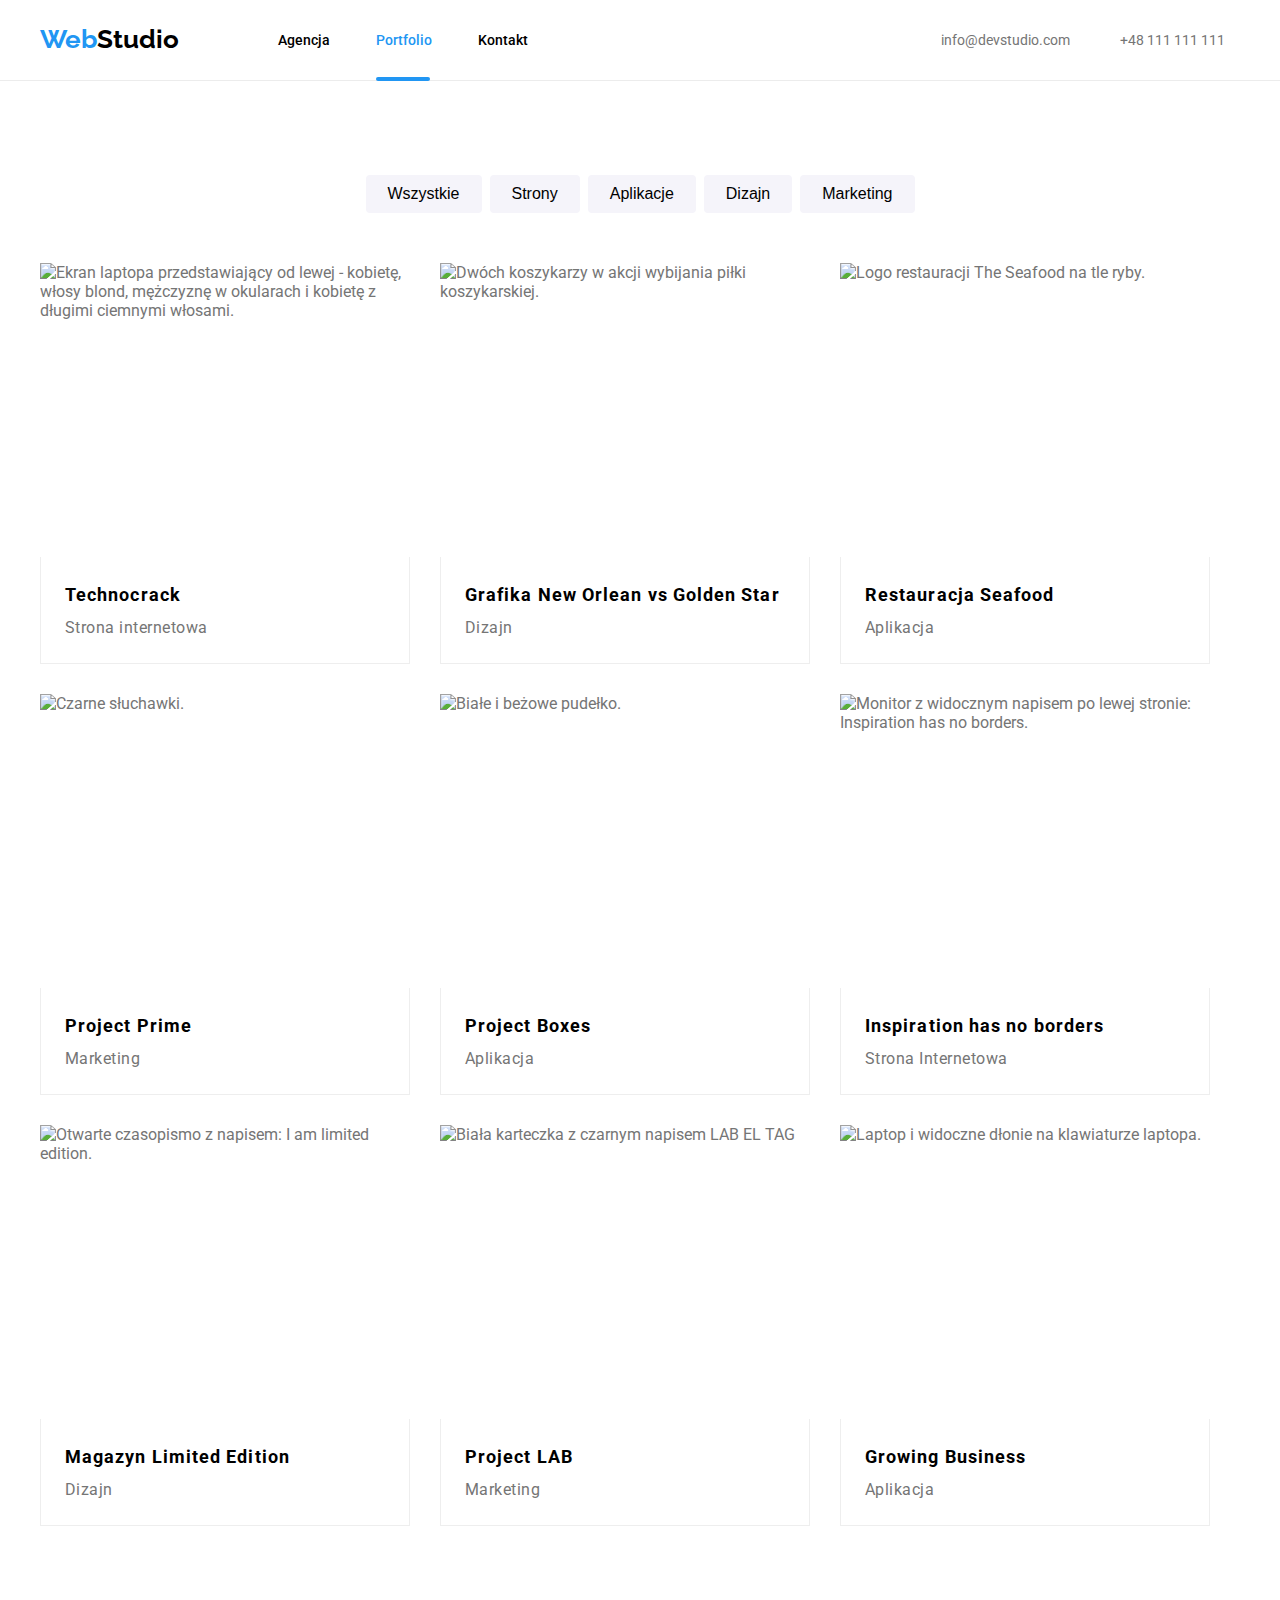
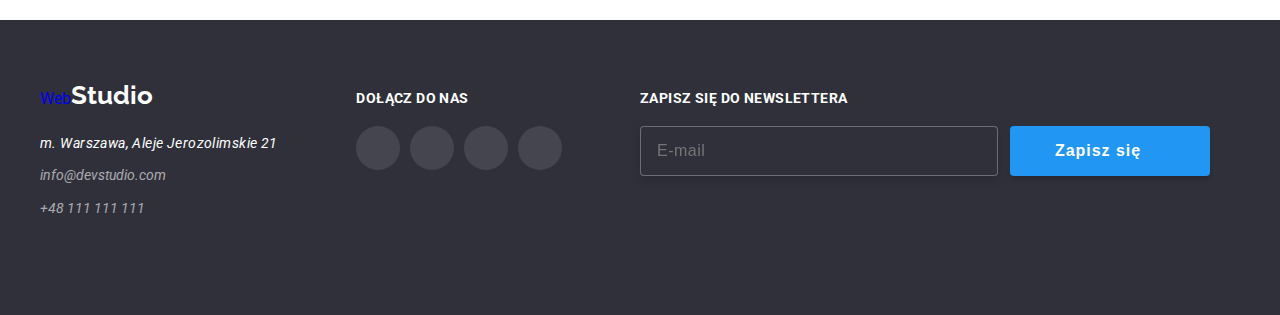
==== commit f32a63d0: "bem header - update" ====
--- a/portfolio.html
+++ b/portfolio.html
@@ -20,38 +20,36 @@
     <link href="./css/styles.css" rel="stylesheet" />
   </head>
   <body>
-    <header class="section-header">
+    <header class="section--header">
       <div class="nav__container">
         <div class="nav__container--left">
           <span class="logo">
-            <a class="logo-web" href="./index.html">Web</a
-            ><a class="logo-studio" href="./index.html">Studio</a></span
+            <a class="logo__link logo--web" href="./index.html">Web</a
+            ><a class="logo__link logo--studio" href="./index.html">Studio</a></span
           >
           <nav>
             <ul class="navigation">
-              <li class="navigation-text">
-                <a class="navigation-link" href="./index.html">Agencja</a>
-              </li>
-              <li class="navigation-text">
-                <a class="navigation-link portfolio" href="./portfolio.html"
-                  >Portfolio</a
-                >
-              </li>
-              <li class="navigation-text">
-                <a class="navigation-link" href="./index.html">Kontakt</a>
+              <li class="navigation__item">
+                <a class="navigation__link" href="./index.html">Agencja</a>
+              </li>
+              <li class="navigation__item">
+                <a class="navigation__link portfolio" href="./portfolio.html">Portfolio</a>
+              </li>
+              <li class="navigation__item">
+                <a class="navigation__link" href="./index.html">Kontakt</a>
               </li>
             </ul>
           </nav>
         </div>
-        <div class="contact__header">
-          <a class="mail-header" href="mailto:info@devstudio.com">
-            <svg class="icon-mail" width="16" height="12">
+        <div class="contact-header">
+          <a class="contact-header__mail" href="mailto:info@devstudio.com">
+            <svg class="contact-header__icon" width="16" height="12">
               <use href="./images/icons.svg#icon-envelope"></use>
             </svg>
             info@devstudio.com</a
           >
-          <a class="telephone-header" href="tel:+48111111111">
-            <svg class="icon-telephone" width="10" height="16">
+          <a class="contact-header__tel" href="tel:+48111111111">
+            <svg class="contact-header__icon" width="10" height="16">
               <use href="./images/icons.svg#icon-smartphone"></use>
             </svg>
             +48 111 111 111</a
--- a/css/styles.css
+++ b/css/styles.css
@@ -167,11 +167,10 @@
   align-items: center;
   border-radius: 2px;
   margin-right: 7px;
-  border-color: var(--dark-grey);
   transition-property: fill;
   transition: var(--transition-hover);
   cursor: pointer;
-  border: 1px solid var(--almost-black);
+  border: 1px solid var(--delicate-black);
 
 
 } 
@@ -320,7 +319,7 @@
   margin-inline-start: 0px;
   margin-inline-end: 0px;
 }
-.section-header {
+.section--header {
   background: var(--white);
   border-bottom: 1px solid var(--almost-white);
   display: flex;
@@ -439,31 +438,31 @@
   padding: 24px 0px 25px 0px;
   margin-right: 70px;
 }
-.logo-web {
-  color: var(--blue);
+
+.logo__link{
+  display: flex;
   background-color: none;
   font-family: Raleway;
   font-size: 26px;
   font-weight: 700;
   line-height: 1.2;
   letter-spacing: 0.03;
-}
-
-.logo > .logo-studio {
-  display: flex;
-  align-items: center;
-}
-.logo-studio {
+  align-items: center;
+
+}
+.logo--web {
+  color: var(--blue);
+}
+
+.logo--studio {
   color: var(--black);
-  background-color: none;
-  font-family: Raleway;
-  font-size: 26px;
-  font-weight: 700;
-  line-height: 1.2;
-  letter-spacing: 0.03;
-  display: flex;
-  align-items: center;
-}
+}
+
+.logo > .logo--studio {
+  display: flex;
+  align-items: center;
+}
+
 .logo-studio-footer {
   color: var(--white);
   background-color: none;
@@ -484,13 +483,13 @@
   padding: 32px 0 32px 0;
 }
 
-.navigation-text {
+.navigation__item{
   display: flex;
   align-items: center;
   
 }
 
-.navigation-link {
+.navigation__link {
   /* font-family: Roboto; */
   font-weight: 500;
   font-size: 14px;
@@ -500,8 +499,8 @@
   padding: 23px;
   position: relative;
 }
-.navigation-link:hover,
-.navigation-link:focus {
+.navigation__link:hover,
+.navigation__link:focus {
   color: var(--blue);
   transition: var(--transition-hover);
 }
@@ -538,7 +537,7 @@
 
 }
 /*  kontakt header (mail, telefon)!*/
-.mail-header {
+.contact-header__mail{
   color: var(--light-grey);
   font-size: 14px;
   margin: 0;
@@ -546,45 +545,45 @@
   padding-bottom: 32px;
 }
 
-.telephone-header {
+.contact-header__tel {
   color: var(--light-grey);
   font-size: 14px;
   margin-right: auto;
   padding-top: 33px;
   padding-bottom: 31px;
 }
-.icon-mail {
+.contact-header__icon {
   margin-right: 10px;
 }
 
-.icon-telephone {
+.contact-header__icon {
   margin-right: 10px;
 }
 
-.contact__header {
+.contact-header {
   box-sizing: border-box;
   display: flex;
   align-items: center;      
 }
 /*  konktakt - telefon, mail - po najechaniu kursorem */
 
-.mail-header:hover .icon-mail,
-.mail-header:focus .icon-mail {
+.contact-header__mail:hover .contact-header__icon ,
+.contact-header__mail:focus .contact-header__icon {
   fill: var(--blue);
   transition: var(--transition-hover);
 }
-.telephone-header:hover .icon-telephone,
-.telephone-header:focus .icon-telephone {
+.contact-header__tel:hover .contact-header__icon ,
+.contact-header__tel:focus .contact-header__icon {
   fill: var(--blue);
   transition: var(--transition-hover);
 }
-.mail-header:hover,
-.mail-header:focus {
+.contact-header__mail:hover,
+.contact-header__mail:focus {
   color: var(--blue);
   transition: var(--transition-hover);
 }
-.telephone-header:hover,
-.telephone-header:focus {
+.contact-header__tel:hover,
+.contact-header__tel:focus {
   color: var(--blue);
   transition: var(--transition-hover);
 }
@@ -818,8 +817,8 @@
 transition: var(--transition-hover);
 }
 
-.mail-header,
-.telephone-header {
+.contact-header__mail,
+.contact-header__tel {
   color: var(--light-grey);
   display: flex;
   align-items: center;
@@ -1187,8 +1186,9 @@
   display: flex;
   justify-content: center;
   align-items: center;
-  flex-direction: row;
-}
+   /* flex-direction: row; */
+}
+
 .footer__newsletter-email{
   display: flex;
   justify-content: center;
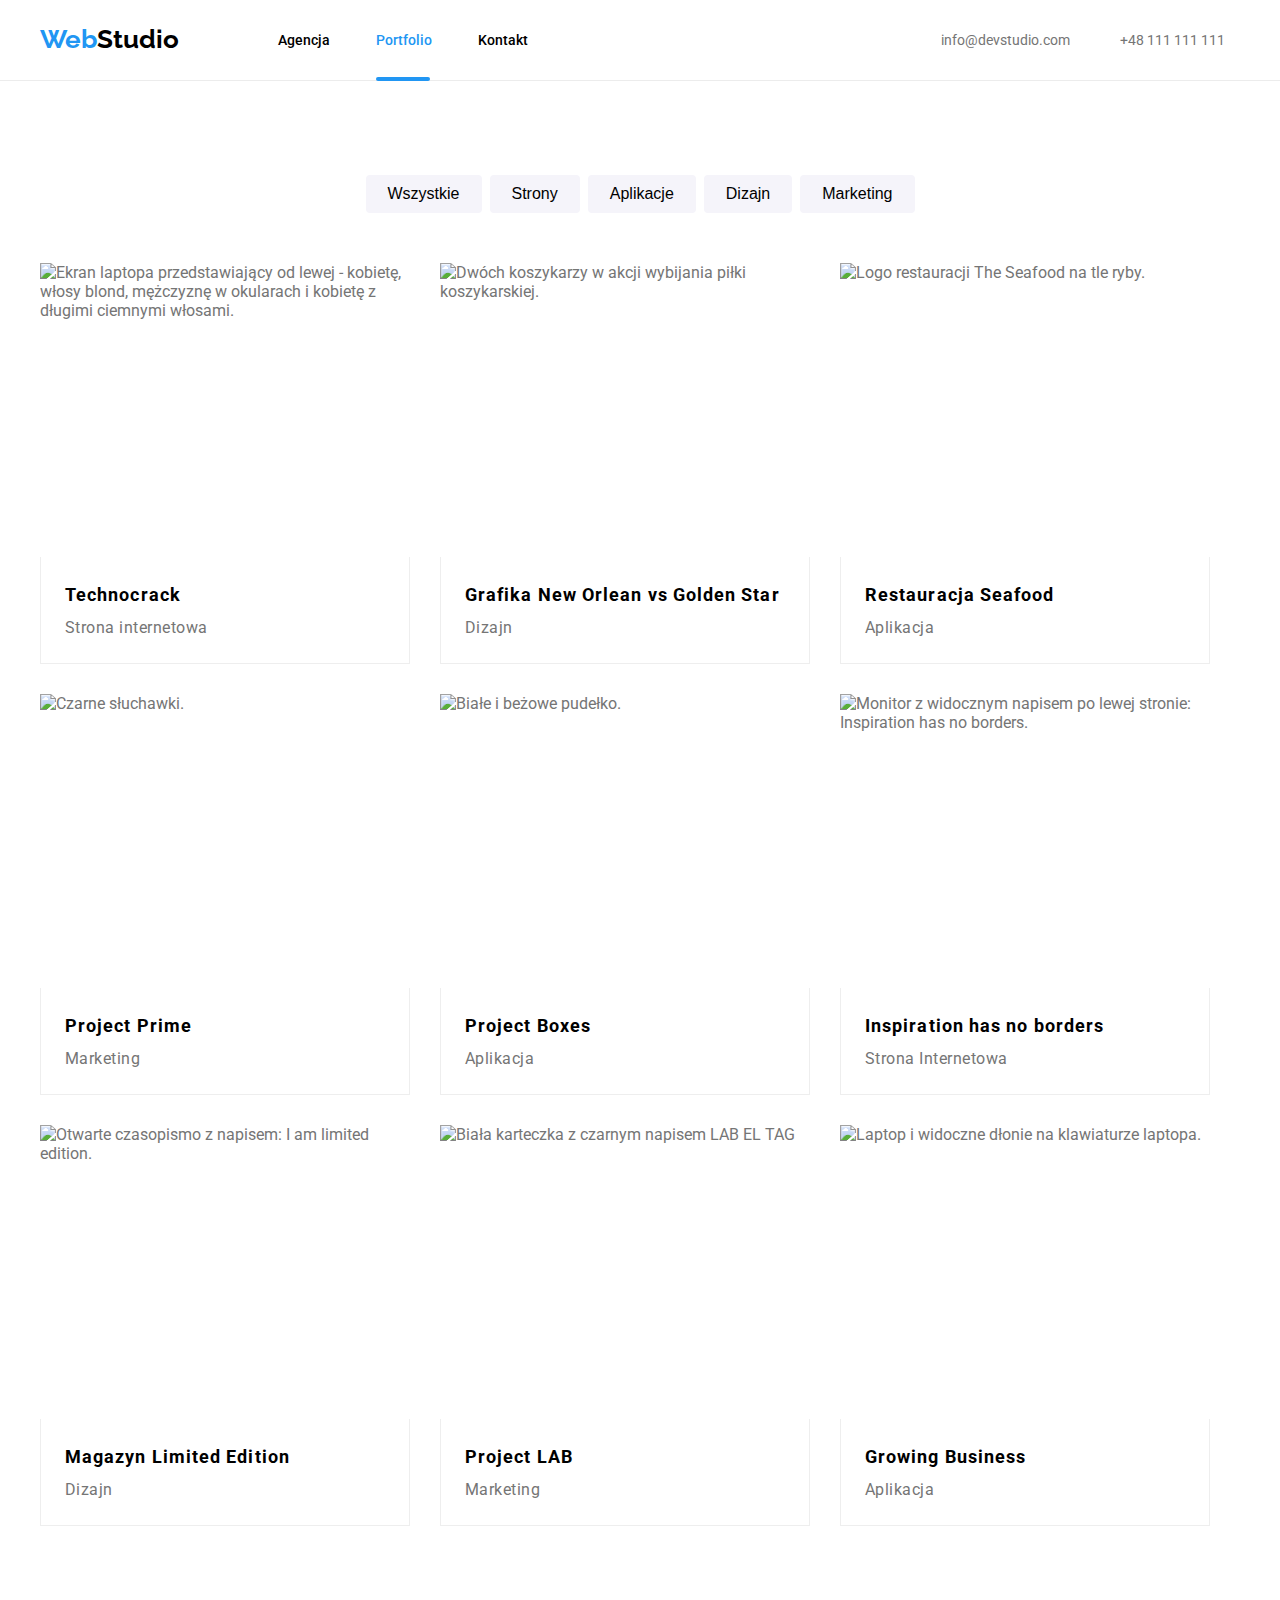
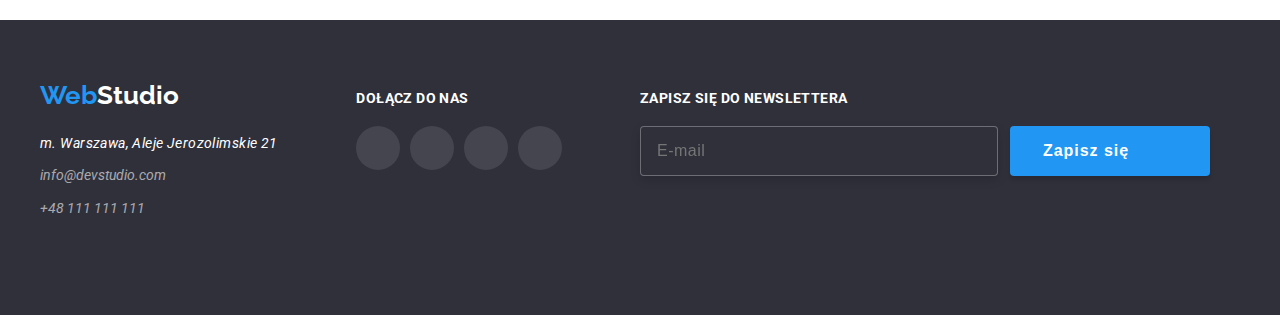
==== commit 0f7928a3: "update portfolio-menu" ====
--- a/portfolio.html
+++ b/portfolio.html
@@ -59,19 +59,19 @@
     </header>
 
     <main>
-      <section class="section--button-por">
-        <div class="container--button-por">
-          <ul class="button-por">
+      <section class="section--menu-portfolio">
+        <div class="container--menu-portfolio">
+          <ul class="menu-portfolio">
             <li>
-              <button class="button--menu" type="button">Wszystkie</button>
-            </li>
-            <li><button class="button--menu" type="button">Strony</button></li>
+              <button class="menu-portfolio__button" type="button">Wszystkie</button>
+            </li>
+            <li><button class="menu-portfolio__button" type="button">Strony</button></li>
             <li>
-              <button class="button--menu" type="button">Aplikacje</button>
-            </li>
-            <li><button class="button--menu" type="button">Dizajn</button></li>
+              <button class="menu-portfolio__button" type="button">Aplikacje</button>
+            </li>
+            <li><button class="menu-portfolio__button" type="button">Dizajn</button></li>
             <li>
-              <button class="button--menu" type="button">Marketing</button>
+              <button class="menu-portfolio__button" type="button">Marketing</button>
             </li>
           </ul>
         </div>
@@ -313,35 +313,35 @@
       </section>
     </main>
     <footer class="footer-section">
-      <div class="container__footer">
-        <div class="footer__container-logo">
-          <span class="logo--footer">
-            <a class="logo-web" href="./index.html">Web</a
-            ><a class="logo-studio-footer" href="./index.html">Studio</a></span
+      <div class="footer-container">
+        <div class="footer-logo">
+          <span class="footer-logo__logo">
+            <a class="logo__link footer--web" href="./index.html">Web</a
+            ><a class="logo__link footer--studio" href="./index.html">Studio</a></span
           >
           <address>
             <ul class="address">
-              <li class="address-text street">
+              <li class="address__item street">
                 m. Warszawa, Aleje Jerozolimskie 21
               </li>
-              <li class="address-text">
-                <a class="address-linkf" href="mailto:info@devstudio.com"
+              <li class="address__item">
+                <a class="address__link" href="mailto:info@devstudio.com"
                   >info@devstudio.com</a
                 >
               </li>
-              <li class="address-text">
-                <a class="address-linkf" href="tel:+48111111111"
+              <li class="address__item">
+                <a class="address__link" href="tel:+48111111111"
                   >+48 111 111 111</a
                 >
               </li>
             </ul>
           </address>
         </div>
-        <div class="footer__join">
-          <p class="footer-join-header">DOŁĄCZ DO NAS</p>
-          <div class="footer__join-icon">
-            <a class="link-footer" href="instagram.com">
-              <svg class="icon-footer" width="44" height="44">
+        <div class="footer-join">
+          <p class="footer-join__header">DOŁĄCZ DO NAS</p>
+          <div class="footer-join__socialmedia">
+            <a class="footer-join__socialmedia--link" href="instagram.com">
+              <svg class="footer-join__socialmedia--icon" width="44" height="44">
                 <use
                   href="./images/icons.svg#icon-instagram"
                   width="20"
@@ -351,8 +351,8 @@
                 ></use>
               </svg>
             </a>
-            <a class="link-footer" href="twitter.com">
-              <svg class="icon-footer" width="44" height="44">
+            <a class="footer-join__socialmedia--link" href="twitter.com">
+              <svg class="footer-join__socialmedia--icon" width="44" height="44">
                 <use
                   href="./images/icons.svg#icon-twitter"
                   width="20"
@@ -362,8 +362,8 @@
                 ></use>
               </svg>
             </a>
-            <a class="link-footer" href="facebook.com">
-              <svg class="icon-footer" width="44" height="44">
+            <a class="footer-join__socialmedia--link" href="facebook.com">
+              <svg class="footer-join__socialmedia--icon" width="44" height="44">
                 <use
                   href="./images/icons.svg#icon-facebook"
                   width="20"
@@ -373,8 +373,8 @@
                 ></use>
               </svg>
             </a>
-            <a class="link-footer" href="linkedin.com">
-              <svg class="icon-footer" width="44" height="44">
+            <a class="footer-join__socialmedia--link" href="linkedin.com">
+              <svg class="footer-join__socialmedia--icon" width="44" height="44">
                 <use
                   href="./images/icons.svg#icon-linkedin2"
                   width="20"
@@ -386,23 +386,22 @@
             </a>
           </div>
         </div>
-        <div class="footer__newsletter">
-            <p class="footer__newsletter-header">ZAPISZ SIĘ DO NEWSLETTERA</p>
+        <div class="footer-newsletter">
+            <p class="footer-newsletter__header">ZAPISZ SIĘ DO NEWSLETTERA</p>
               <form>
-                <label class="footer__newsletter-label">
-                  <input class="footer__newsletter-email" type="email" name="email-footer" placeholder="E-mail" required="">
-          
-                  <button type="submit" class="footer__newsletter-btn">Zapisz się
-                    <svg class="footer__newsletter-icon" width="24" height="24">
+                <label class="footer-newsletter__label">
+                  <input class="footer-newsletter__email" type="email" name="email-footer" placeholder="E-mail" required="">
+                  <button type="submit" class="footer-newsletter__btn">Zapisz się
+                    <svg class="footer-newsletter__icon" width="24" height="24">
                       <use
                         href="./images/icons.svg#icon-icon-send">
                       </use>
                     </svg>
                   </button>
-                  
-                 </label>
-                 </form>
-              </div>
+                 
+                </label>
+            </form>
+        </div>
       </div>
     </footer>
   </body>
--- a/css/styles.css
+++ b/css/styles.css
@@ -32,7 +32,7 @@
     --transition-hover: 250ms cubic-bezier(0.4, 0, 0.2, 1);
 
   }
-.link-icon:hover .icon {
+.our-clients__link:hover .our-clients__icon {
   fill: var(--blue);
   border-color: var(--blue);
   transition: var(--transition-hover);
@@ -462,8 +462,13 @@
   display: flex;
   align-items: center;
 }
-
-.logo-studio-footer {
+.footer--web{
+  color: var(--blue);
+}
+.footer--studio{
+  color: var(--white);
+}
+/* .footer-logo__studio {
   color: var(--white);
   background-color: none;
   font-family: Raleway;
@@ -472,7 +477,7 @@
   line-height: 1.2;
   letter-spacing: 0.03;
   /* display: flex; */
-}
+
 .navigation {
   box-sizing: border-box;
   display: flex;
@@ -587,21 +592,21 @@
   color: var(--blue);
   transition: var(--transition-hover);
 }
-/* git */
+
 .address {
   text-decoration: none;
   background: var(--dark-grey);
   list-style: none;
   display: block;
 }
-.icons__socialmedia {
+.our-team__socialmedia {
   display: flex;
   width: 220px;
   align-items: center;
   justify-content: space-between;
   fill: var(--delicate-grey);
 }
-.section--lorem {
+.section-text {
   background: var(--white);
   display: flex;
   justify-content: center;
@@ -613,21 +618,21 @@
 }
 .portfolio-fig .address,
 .navigation,
-.button-por,
-.ourteam,
-.work {
+.menu-portfolio,
+.our-team__list,
+.what-we-do__list {
   list-style: none;
 }
 
-.work-pic{
+.what-we-do__item{
   position: relative;
   z-index: 0;
 }
-.work-pic:hover{
+.what-we-do__item:hover{
   box-shadow: var(--shadow-filter);
   transition: var(--transition-hover);
 }
-.label{
+.what-we-do__sticker{
   background-color: var(--background-whatwedo);
   width: 370px;
   height: 70px;
@@ -648,7 +653,7 @@
   align-items: center;
   
 }
-.work {
+.what-we-do__list {
   display: flex;
   justify-items: flex-start;
   justify-content: space-between;
@@ -667,12 +672,12 @@
 .portoflio-fig {
   flex-basis: calc(100% / 3);
 }
-.lorem {
+.textmain__item {
   box-sizing: content-box;
   margin: 0 30px 0 0;
 }
 
-.container__textmain {
+.textmain {
   width: 1200px;
   margin: 0;
   display: flex;
@@ -681,7 +686,7 @@
   align-content: space-between;
 }
 
-.textmain2 {
+.textmain__list{
   background-color: var(--white);
   box-sizing: border-box;
   display: flex;
@@ -691,20 +696,20 @@
   max-width: 1200px;
   /* flex-wrap: wrap; */
 }
-.textmain2 > .lorem:not(:last-child) {
+.textmain > .textmain__item:not(:last-child) {
   margin-right: 0;
 }
-.lorem {
+.textmain__item {
   flex-basis: calc(100% / 4);
 }
-.container__what-we-do {
+.what-we-do {
   width: 1200px;
   display: flex;
   display: block;
   z-index: 0;
 }
 
-.address-linkf {
+.address__link {
   color: var(--beige);
   font-size: 14px;
   line-height: 1.71;
@@ -721,18 +726,17 @@
   width: 246px;
 }
 
-.address-text:last-child {
+.address__item:last-child {
   padding: 9px 0 94px 0;
   width: 231px;
 }
 
-.address-text:nth-child(2) {
+.address__item:nth-child(2) {
   width: 231px;
 }
 
-/* git */
-.address-linkf:hover,
-.address-linkf:focus {
+.address__link:hover,
+.address__link:focus {
   color: var(--blue);
   transition: var(--transition-hover);
 }
@@ -761,7 +765,7 @@
   max-width: 100%;
   margin: auto;
 }
-.icon-lorem {
+.textmain__icon {
   margin-bottom: 30px;
 }
 
@@ -829,7 +833,7 @@
 
 /* INDEX.HTML t- dotyczy tekstu i naglowków na glownej stronie index.html*/
 
-.text-header {
+.textmain__title {
   display: flex;
   margin: 0 0 10px 0;
   width: 270px;
@@ -842,7 +846,7 @@
   letter-spacing: 0.03em;
 }
 
-.text-text {
+.textmain__text {
   /* display: flex;
   flex-direction: row; */
   width: 270px;
@@ -853,7 +857,7 @@
   letter-spacing: 0.03em;
 }
 /* index.html - czym sie zajmujemy */
-.header-work {
+.what-we-do__title{
   color: var(--black);
   font-weight: 700;
   font-size: 36px;
@@ -867,7 +871,8 @@
   /* justify-content: space-between; */
   padding: 0 0 50px 0;
 }
-.header-team {
+.our-team__header,
+.our-clients__header {
   color: var(--black);
   font-weight: 700;
   font-size: 36px;
@@ -876,24 +881,24 @@
   letter-spacing: 0.03em;
   padding-bottom: 50px;
 }
-.container--our-team {
+.our-team{
   width: 1200px;
   margin: 0;
   padding: 94px 0 94px 0;
 }
-.section--ourteam {
+.section-ourteam {
   background: var(--creamy);
   display: flex;
   justify-content: center;
 }
 
-.ourteam {
+.our-team__list {
   display: flex;
   justify-content: space-between;
   gap: 30px;
 }
 
-.ourteam-person {
+.our-team__title {
   color: var(--black);
   font-weight: 500;
   font-size: 16px;
@@ -903,12 +908,12 @@
   padding: 30px 0 10px 0;
   background: var(--white);
 }
-.ourteam > .ourteam-people {
+.our-team__list > .our-team__item {
   box-shadow: var(--shadow-ourteam);
   border-radius: 0px 0px 4px 4px;
   background: var(--white);
 }
-.ourteam-description {
+.our-team__description {
   font-weight: 400;
   font-size: 16px;
   line-height: 1.19;
@@ -918,7 +923,7 @@
   padding: 0 0 16px 0;
 }
 
-.link-socialmedia {
+.our-team__socialmedia-link {
   border-radius: 50%;
   width: 44px;
   height: 44px;
@@ -926,43 +931,43 @@
 .icon-socialmedia {
   border-radius: 50%;
 }
-.link-icon {
-  display: flex;
-  align-items: center;
-}
-.link-socialmedia:hover .icon-socialmedia,
-.link-socialmedia:focus .icon-socialmedia {
+.our-clients__link {
+  display: flex;
+  align-items: center;
+}
+.our-team__socialmedia-link:hover .icon-socialmedia,
+.our-team__socialmedia-link:focus .icon-socialmedia {
   fill: var(--white);
   background: var(--blue);
   transition: var(--transition-hover);
 }
 
-.link-icon:hover .icon,
-.link-icon:focus .icon {
+.our-clients__link:hover .our-clients__icon,
+.our-clients__link:focus .our-clients__icon {
   fill: var(--blue);
  transition: var(--transition-hover);
 }
 
-.section--ourclients {
+.section-ourclients {
   background: var(--white);
   display: flex;
   justify-content: center;
 }
 
-.container--our-clients {
+.our-clients {
   width: 1200px;
   margin: 0;
-  padding: 94px 0 50px 0;
-  justify-content: center;
-  align-items: center;
-}
-.container-icon-client {
+  padding: 94px 0 94px 0;
+  justify-content: center;
+  align-items: center;
+}
+.our-clients__list {
   display: flex;
   align-items: center;
   list-style: none;
   justify-content: space-between;
 }
-.icon {
+.our-clients__icon {
   display: flex;
   cursor: pointer;
   align-items: center;
@@ -994,13 +999,13 @@
   letter-spacing: 0.03em;
 }
 
-.section--button-por {
+.section--menu-portfolio {
   background: var(--white);
   display: flex;
   justify-content: center;
 }
 
-.container--button-por {
+.container--menu-portfolio {
   width: 1200px;
   margin: 0;
   padding-bottom: 50px;
@@ -1010,13 +1015,13 @@
   justify-content: center;
 }
 
-.button-por {
+.menu-portfolio {
   display: flex;
   justify-content: center;
   gap: 8px;
 }
 
-.button--menu {
+.menu-portfolio__button {
   color: var(--black);
   background-color: var(--creamy);
   font-weight: 500;
@@ -1034,14 +1039,14 @@
   border-radius: 4px;
 }
 
-.button--menu:hover {
+.menu-portfolio__button:hover {
   background-color: var(--blue);
   color: var(--white);
   cursor: pointer;
   box-shadow: var(--shadow-button);
   transition: var(--transition-hover);
 }
-.button--menu:focus {
+.menu-portfolio__button:focus {
   background-color: var(--blue);
   color: var(--white);
   box-shadow: 0px 1px 1px rgba(0, 0, 0, 0.12), 0px 4px 4px rgba(0, 0, 0, 0.06),
@@ -1068,13 +1073,13 @@
   position: relative;
 
 }
-.footer__join-icon{
+.footer-join__socialmedia{
   display: flex;
   justify-content: center;
   align-items: center;
   gap: 10px;
 }
-.container__footer {
+.footer-container {
   display: flex;
 
   max-width: 1200px;
@@ -1083,27 +1088,26 @@
   padding: 0;
 }
 
-.footer__container-logo {
+.footer-logo {
   display: flex;
   flex-direction: column;
   margin-right: 70px;
 }
 
-.logo--footer {
+.footer-logo__logo{
   padding: 60px 0 20px 0;
   width: 145px;
   margin: 0;
   justify-content: flex-start;
+  display: flex;
 }
 .footer-section {
   background: var(--dark-grey);
   display: flex;
-  justify-content: center;
-  /* align-items: center; */
-
-}
-
-.footer__join {
+  justify-content: center; 
+}
+
+.footer-join {
   display: flex;
   flex-direction: column;
   text-align: center;
@@ -1112,7 +1116,7 @@
   margin-right: 78px;
 
 }
-.footer-join-header {
+.footer-join__header {
   font-size: 14px;
   color: var(--white);
   text-align: center;
@@ -1138,24 +1142,24 @@
 } 
 
 
-.icon-footer {
+.footer-join__socialmedia--icon{
   border-radius: 50%;
   background-color: var(--almost-black);
   fill: var(--white);
 }
 
-.link-footer {
+.footer-join__socialmedia--link {
   display: inline-block;
   border-radius: 50%;
   width: 44px;
   height: 44px;
 }
 
-.icon-footer:hover {
+.footer-join__socialmedia--icon:hover {
   background-color: var(--blue);
   transition: var(--transition-hover);
 }
-.link-footer:focus .icon-footer {
+.footer-join__socialmedia--link:focus .footer-join__socialmedia--icon {
   border-color: var(--blue);
   background-color: var(--blue);
   transition: 250ms cubic-bezier(0.4, 0, 0.2, 1);
@@ -1165,14 +1169,12 @@
   display: inline-block;
 
 }
-.footer__newsletter{
+.footer-newsletter{
   display: flex;
   flex-direction: column;
- 
-
-}
-
-.footer__newsletter-header{
+}
+
+.footer-newsletter__header{
   color: var(--white);
   font-weight: 700;
   font-size: 14px;
@@ -1182,14 +1184,14 @@
  padding-top: 70px;
  padding-bottom: 20px; 
 }
-.footer__newsletter-label{
+.footer-newsletter__label{
   display: flex;
   justify-content: center;
   align-items: center;
    /* flex-direction: row; */
 }
 
-.footer__newsletter-email{
+.footer-newsletter__email{
   display: flex;
   justify-content: center;
   flex-direction: row;
@@ -1211,8 +1213,12 @@
 
 
 }
-
-.footer__newsletter-btn{
+.footer-newsletter__email:hover,
+.footer-newsletter__email:focus{
+  border-color: var(--blue);
+  transition: var(--transition-hover);
+}
+.footer-newsletter__btn{
   background-color: var(--blue);
   color: var(--white);
   box-shadow: 0px 4px 4px rgba(0, 0, 0, 0.15);
@@ -1234,12 +1240,13 @@
   cursor: pointer;
 }
 
-.footer__newsletter-btn:hover{
+.footer-newsletter__btn:hover{
   background-color: var(--dark-blue);
   transition: var(--transition-hover);
 }
-.footer__newsletter-icon{
+.footer-newsletter__icon{
   fill: var(--white);
+ margin-left: 24px;
 
 }
 @keyframes modal__animation{
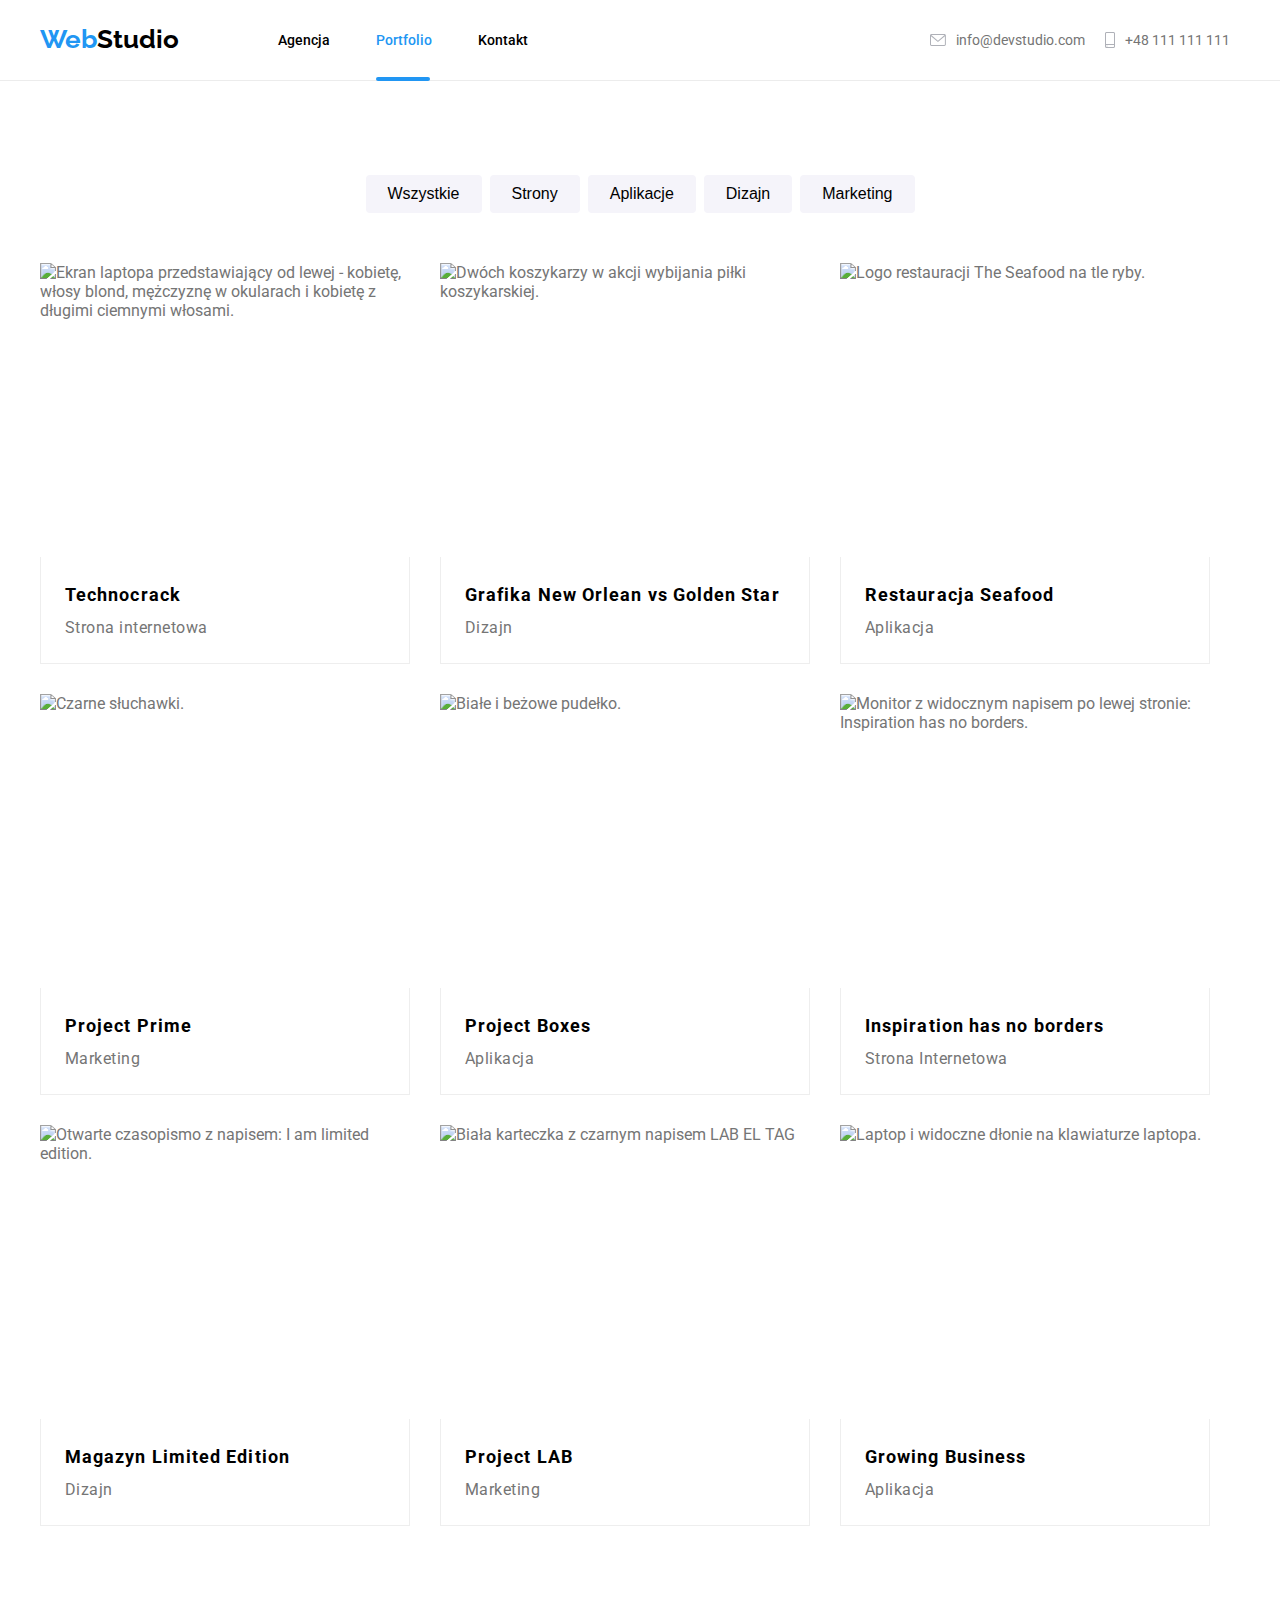
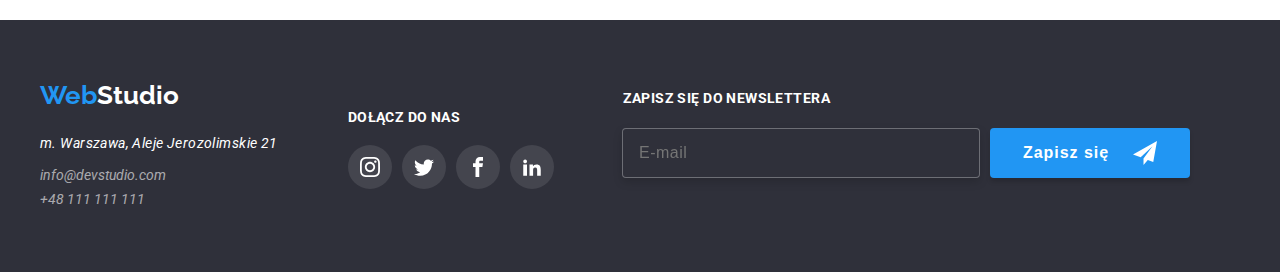
==== commit 5ebf3e3d: "final check" ====
--- a/portfolio.html
+++ b/portfolio.html
@@ -17,7 +17,7 @@
       href="https://fonts.googleapis.com/css2?family=Raleway:wght@700&family=Roboto:wght@400;500;700;900&display=swap"
       rel="stylesheet"
     />
-    <link href="./css/styles.css" rel="stylesheet" />
+    <link href="./css/portfolio.min.css" rel="stylesheet" />
   </head>
   <body>
     <header class="section--header">
@@ -77,12 +77,12 @@
         </div>
       </section>
 
-      <section class="gallery-section">
-        <div class="container-gallery">
-          <ul class="portfolio-fig">
-            <li class="card">
-              <figure>
-                <div class="portfolio__image">
+      <section class="section--gallery">
+        <div class="gallery">
+          <ul class="gallery__list">
+            <li class="gallery__item">
+              <figure>
+                <div class="gallery__image">
 
                 
                   <img
@@ -103,16 +103,16 @@
                 </div>
 
                 <figcaption>
-                  <div class="gallery__description">
-                    <h3 class="header-por">Technocrack</h3>
-                    <p class="description-por">Strona internetowa</p>
-                  </div>
-                </figcaption>
-              </figure>
-            </li>
-            <li class="card">
-              <figure>
-                <div class="portfolio__image">
+                  <div class="gallery-description">
+                    <h3 class="gallery-description__header">Technocrack</h3>
+                    <p class="gallery-description__text">Strona internetowa</p>
+                  </div>
+                </figcaption>
+              </figure>
+            </li>
+            <li class="gallery__item">
+              <figure>
+                <div class="gallery__image">
                   <img
                     src="./images/orleangolden.jpg"
                     alt="Dwóch koszykarzy w akcji wybijania piłki koszykarskiej. "
@@ -129,14 +129,14 @@
                     </div>
                 </div>
                 <figcaption>
-                  <h3 class="header-por">Grafika New Orlean vs Golden Star</h3>
-                  <p class="description-por">Dizajn</p>
-                </figcaption>
-              </figure>
-            </li>
-            <li class="card">
-              <figure>
-                <div class="portfolio__image">
+                  <h3 class="gallery-description__header">Grafika New Orlean vs Golden Star</h3>
+                  <p class="gallery-description__text">Dizajn</p>
+                </figcaption>
+              </figure>
+            </li>
+            <li class="gallery__item">
+              <figure>
+                <div class="gallery__image">
                   <img
                     src="./images/seafood.jpg"
                     alt="Logo restauracji The Seafood na tle ryby."
@@ -154,14 +154,14 @@
                 </div>
 
                 <figcaption>
-                  <h3 class="header-por">Restauracja Seafood</h3>
-                  <p class="description-por">Aplikacja</p>
-                </figcaption>
-              </figure>
-            </li>
-            <li class="card">
-              <figure>
-                <div class="portfolio__image">
+                  <h3 class="gallery-description__header">Restauracja Seafood</h3>
+                  <p class="gallery-description__text">Aplikacja</p>
+                </figcaption>
+              </figure>
+            </li>
+            <li class="gallery__item">
+              <figure>
+                <div class="gallery__image">
                 <img
                   src="./images/projectprime.jpg"
                   alt="Czarne słuchawki."
@@ -178,15 +178,15 @@
                   </div>
                 </div>
                 <figcaption>
-                  <h3 class="header-por">Project Prime</h3>
-                  <p class="description-por">Marketing</p>
-                </figcaption>
-              </figure>
-            </li>
-
-            <li class="card">
-              <figure>
-                <div class="portfolio__image">
+                  <h3 class="gallery-description__header">Project Prime</h3>
+                  <p class="gallery-description__text">Marketing</p>
+                </figcaption>
+              </figure>
+            </li>
+
+            <li class="gallery__item">
+              <figure>
+                <div class="gallery__image">
                 <img
                   src="./images/projectboxes.jpg"
                   alt="Białe i beżowe pudełko."
@@ -203,15 +203,15 @@
                   </div>
                 </div>
                 <figcaption>
-                  <h3 class="header-por">Project Boxes</h3>
-                  <p class="description-por">Aplikacja</p>
-                </figcaption>
-              </figure>
-            </li>
-
-            <li class="card">
-              <figure>
-                <div class="portfolio__image">
+                  <h3 class="gallery-description__header">Project Boxes</h3>
+                  <p class="gallery-description__text">Aplikacja</p>
+                </figcaption>
+              </figure>
+            </li>
+
+            <li class="gallery__item">
+              <figure>
+                <div class="gallery__image">
                 <img
                   src="./images/inspiration.jpg"
                   alt="Monitor z widocznym napisem po lewej stronie: Inspiration has no borders."
@@ -228,15 +228,15 @@
                   </div>
                 </div>
                 <figcaption>
-                  <h3 class="header-por">Inspiration has no borders</h3>
-                  <p class="description-por">Strona Internetowa</p>
-                </figcaption>
-              </figure>
-            </li>
-
-            <li class="card">
-              <figure>
-                <div class="portfolio__image">
+                  <h3 class="gallery-description__header">Inspiration has no borders</h3>
+                  <p class="gallery-description__text">Strona Internetowa</p>
+                </figcaption>
+              </figure>
+            </li>
+
+            <li class="gallery__item">
+              <figure>
+                <div class="gallery__image">
                 <img
                   src="./images/warehouselim.jpg"
                   alt="Otwarte czasopismo z napisem: I am limited edition."
@@ -253,15 +253,15 @@
                   </div>
                 </div>
                 <figcaption>
-                  <h3 class="header-por">Magazyn Limited Edition</h3>
-                  <p class="description-por">Dizajn</p>
-                </figcaption>
-              </figure>
-            </li>
-
-            <li class="card">
-              <figure>
-                <div class="portfolio__image">
+                  <h3 class="gallery-description__header">Magazyn Limited Edition</h3>
+                  <p class="gallery-description__text">Dizajn</p>
+                </figcaption>
+              </figure>
+            </li>
+
+            <li class="gallery__item">
+              <figure>
+                <div class="gallery__image">
                 <img
                   src="./images/projectlab.jpg"
                   alt="Biała karteczka z czarnym napisem LAB EL TAG"
@@ -278,15 +278,15 @@
                   </div>
                 </div>
                 <figcaption>
-                  <h3 class="header-por">Project LAB</h3>
-                  <p class="description-por">Marketing</p>
-                </figcaption>
-              </figure>
-            </li>
-
-            <li class="card">
-              <figure>
-                <div class="portfolio__image">
+                  <h3 class="gallery-description__header">Project LAB</h3>
+                  <p class="gallery-description__text">Marketing</p>
+                </figcaption>
+              </figure>
+            </li>
+
+            <li class="gallery__item">
+              <figure>
+                <div class="gallery__image">
                 <img
                   src="./images/business.jpg"
                   alt="Laptop i widoczne dłonie na klawiaturze laptopa."
@@ -303,8 +303,8 @@
                   </div>
                 </div>
                 <figcaption>
-                  <h3 class="header-por">Growing Business</h3>
-                  <p class="description-por">Aplikacja</p>
+                  <h3 class="gallery-description__header">Growing Business</h3>
+                  <p class="gallery-description__text">Aplikacja</p>
                 </figcaption>
               </figure>
             </li>
--- a/css/portfolio.min.css
+++ b/css/portfolio.min.css
@@ -0,0 +1 @@
+*{-webkit-box-sizing:border-box;box-sizing:border-box;margin:0;padding:0}ul,li{margin:0;padding:0}* svg{fill:var(--delicate-grey)}body{font-family:"Roboto","Raleway",sans-serif;background:var(--light);color:var(--light-grey);text-decoration:none}a{text-decoration:none}.gallery__list .address,.navigation,.menu-portfolio,.our-team__list,.what-we-do__list,.our-clients__list{list-style:none}header{background:var(--white)}footer{background-color:var(--dark-grey)}figcaption{padding:20px 24px 20px 24px;border:1px solid var(--white-light);border-top:0}.icon:hover,.icon:focus{fill:var(--blue);-webkit-transition:var(--transition-hover);transition:var(--transition-hover)}figure{display:block;-webkit-margin-before:0em;margin-block-start:0em;-webkit-margin-after:0em;margin-block-end:0em;-webkit-margin-start:0px;margin-inline-start:0px;-webkit-margin-end:0px;margin-inline-end:0px}.icon-socialmedia{border-radius:50%}img{display:block;min-width:100%;height:auto}@media screen and (min-width: var(--mobile)){body{font-family:"Roboto","Raleway",sans-serif;background:var(--light);color:var(--light-grey);text-decoration:none}}@media screen and (min-width: var(--tablet)){body{font-family:"Roboto","Raleway",sans-serif;background:var(--light);color:var(--light-grey);text-decoration:none}}@media screen and (min-width: var(--desktop)){body{font-family:"Roboto","Raleway",sans-serif;background:var(--light);color:var(--light-grey);text-decoration:none}}.nav__container{display:-webkit-box;display:-ms-flexbox;display:flex;-webkit-box-align:center;-ms-flex-align:center;align-items:center;height:80px;width:100%;max-width:1200px;-webkit-box-pack:justify;-ms-flex-pack:justify;justify-content:space-between;position:relative}.nav__container--left{display:-webkit-box;display:-ms-flexbox;display:flex;-webkit-box-align:center;-ms-flex-align:center;align-items:center;-webkit-box-pack:justify;-ms-flex-pack:justify;justify-content:space-between}.section--header{background:var(--white);border-bottom:1px solid var(--almost-white);display:-webkit-box;display:-ms-flexbox;display:flex;-webkit-box-pack:center;-ms-flex-pack:center;justify-content:center}.efective-background{background:var(--dark-grey);display:-webkit-box;display:-ms-flexbox;display:flex;-webkit-box-pack:center;-ms-flex-pack:center;justify-content:center;max-width:100%;margin:auto}.section-text{background:var(--white);display:-webkit-box;display:-ms-flexbox;display:flex;-webkit-box-pack:center;-ms-flex-pack:center;justify-content:center}.section--what-we-do{background:var(--white);display:-webkit-box;display:-ms-flexbox;display:flex;-webkit-box-pack:center;-ms-flex-pack:center;justify-content:center}.section-ourteam{background:var(--creamy);display:-webkit-box;display:-ms-flexbox;display:flex;-webkit-box-pack:center;-ms-flex-pack:center;justify-content:center}.section-ourclients{background:var(--white);display:-webkit-box;display:-ms-flexbox;display:flex;-webkit-box-pack:center;-ms-flex-pack:center;justify-content:center}.footer-section{background:var(--dark-grey);display:-webkit-box;display:-ms-flexbox;display:flex;-webkit-box-pack:center;-ms-flex-pack:center;justify-content:center}.section--menu-portfolio{background:var(--white);display:-webkit-box;display:-ms-flexbox;display:flex;-webkit-box-pack:center;-ms-flex-pack:center;justify-content:center}.section--gallery{background:var(--white);display:-webkit-box;display:-ms-flexbox;display:flex;-webkit-box-pack:center;-ms-flex-pack:center;justify-content:center}.footer-section{background:var(--dark-grey);display:-webkit-box;display:-ms-flexbox;display:flex;-webkit-box-pack:center;-ms-flex-pack:center;justify-content:center}@-webkit-keyframes modal__animation{0%{scale:0}50%{scale:.5}100%{scale:1}}@keyframes modal__animation{0%{scale:0}50%{scale:.5}100%{scale:1}}.backdrop{position:fixed;left:0;top:0;width:100%;height:100%;background-color:var(--background--modal);display:-webkit-box;display:-ms-flexbox;display:flex;-webkit-box-align:center;-ms-flex-align:center;align-items:center;-webkit-box-pack:center;-ms-flex-pack:center;justify-content:center;opacity:1;visibility:visible;-webkit-transform:rotate(360deg);transform:rotate(360deg);-webkit-transition-property:visibility,opacity,-webkit-transform;transition-property:visibility,opacity,-webkit-transform;transition-property:visibility,opacity,transform;transition-property:visibility,opacity,transform,-webkit-transform;-webkit-transition-duration:1s;transition-duration:1s;-webkit-transition:opacity 250ms linear,visibility 500ms linear,-webkit-transform 500ms linear;transition:opacity 250ms linear,visibility 500ms linear,-webkit-transform 500ms linear;transition:opacity 250ms linear,visibility 500ms linear,transform 500ms linear;transition:opacity 250ms linear,visibility 500ms linear,transform 500ms linear,-webkit-transform 500ms linear}.close-btn__icon{fill:var(--black);display:inline-block}.close-btn{-webkit-box-sizing:content-box;box-sizing:content-box;display:inline-block;position:absolute;color:var(--black);top:8px;right:8px;width:30px;height:30px;border-radius:50%;cursor:pointer;background-color:var(--white);border:1px solid rgba(0,0,0,.1);height:30px;width:30px}.close-btn:hover .close-btn__icon,.close-btn:focus .close-btn__icon{background-color:var(--grey-grey);fill:var(--white);-webkit-transition:250ms cubic-bezier(0.4, 0, 0.2, 1);transition:250ms cubic-bezier(0.4, 0, 0.2, 1)}.footer-join{display:-webkit-box;display:-ms-flexbox;display:flex;-webkit-box-orient:vertical;-webkit-box-direction:normal;-ms-flex-direction:column;flex-direction:column;text-align:center;margin:0;padding:0;margin-bottom:60px}.footer-join__header{font-size:14px;color:var(--white);text-align:center;text-transform:uppercase;font-weight:700;letter-spacing:.03em;line-height:16px;padding-bottom:20px;display:-webkit-box;display:-ms-flexbox;display:flex;-webkit-box-pack:center;-ms-flex-pack:center;justify-content:center;-webkit-box-align:center;-ms-flex-align:center;align-items:center;margin:0}.footer-join__socialmedia{display:-webkit-box;display:-ms-flexbox;display:flex;-webkit-box-pack:center;-ms-flex-pack:center;justify-content:center;-webkit-box-align:center;-ms-flex-align:center;align-items:center;gap:10px}.footer-join__socialmedia--icon{border-radius:50%;background-color:var(--almost-black);fill:var(--white)}.footer-join__socialmedia--icon:hover{background-color:var(--blue);-webkit-transition:var(--transition-hover);transition:var(--transition-hover)}.footer-join__socialmedia--link{display:inline-block;border-radius:50%;width:44px;height:44px}.footer-join__socialmedia--link:focus .footer-join__socialmedia--icon{border-color:var(--blue);background-color:var(--blue);-webkit-transition:250ms cubic-bezier(0.4, 0, 0.2, 1);transition:250ms cubic-bezier(0.4, 0, 0.2, 1)}.footer-container{display:-webkit-box;display:-ms-flexbox;display:flex;-webkit-box-orient:vertical;-webkit-box-direction:normal;-ms-flex-direction:column;flex-direction:column;-webkit-box-pack:center;-ms-flex-pack:center;justify-content:center;-webkit-box-align:center;-ms-flex-align:center;align-items:center;max-width:1200px}.footer-logo{display:-webkit-box;display:-ms-flexbox;display:flex;-webkit-box-orient:vertical;-webkit-box-direction:normal;-ms-flex-direction:column;flex-direction:column;-webkit-box-pack:center;-ms-flex-pack:center;justify-content:center;-webkit-box-align:center;-ms-flex-align:center;align-items:center;margin-bottom:60px}.footer-logo__logo{display:-webkit-box;display:-ms-flexbox;display:flex;-webkit-box-orient:horizontal;-webkit-box-direction:normal;-ms-flex-direction:row;flex-direction:row;margin-bottom:20px;margin-top:60px}.footer--web{color:var(--blue)}.footer--studio{color:var(--white)}.address{text-decoration:none;list-style:none;display:-webkit-box;display:-ms-flexbox;display:flex;-webkit-box-orient:vertical;-webkit-box-direction:normal;-ms-flex-direction:column;flex-direction:column;-webkit-box-pack:center;-ms-flex-pack:center;justify-content:center;-webkit-box-align:center;-ms-flex-align:center;align-items:center}.street{color:var(--white);line-height:1.71;font-size:14px;letter-spacing:.03em;display:-webkit-box;display:-ms-flexbox;display:flex;padding-bottom:9px}.address__link{color:var(--beige);font-size:14px;line-height:1.71;letter-spacing:.03;display:-webkit-box;display:-ms-flexbox;display:flex;-webkit-box-align:center;-ms-flex-align:center;align-items:center;-webkit-box-pack:center;-ms-flex-pack:center;justify-content:center}.address__link:hover,.address__link:focus{color:var(--blue);-webkit-transition:var(--transition-hover);transition:var(--transition-hover)}@media screen and (max-width: 1199px){.footer-newsletter__email{max-width:450px;min-width:320px;width:100vw}.footer-newsletter__label{-webkit-box-orient:vertical;-webkit-box-direction:normal;-ms-flex-direction:column;flex-direction:column}}@media screen and (min-width: 768px){.footer-container{display:-webkit-box;display:-ms-flexbox;display:flex;margin:auto;-webkit-box-orient:vertical;-webkit-box-direction:normal;-ms-flex-direction:column;flex-direction:column;-webkit-box-align:center;-ms-flex-align:center;align-items:center;width:100vw}.footer-container-tablet{display:-webkit-box;display:-ms-flexbox;display:flex;-webkit-box-pack:justify;-ms-flex-pack:justify;justify-content:space-between;margin:0;max-width:1199px;width:100vw}.footer-logo{display:-webkit-box;display:-ms-flexbox;display:flex;margin:auto}.footer-join{display:-webkit-box;display:-ms-flexbox;display:flex;margin:auto;margin-top:0}.footer-join__header{margin-top:65px}.footer-newsletter{display:-webkit-box;display:-ms-flexbox;display:flex;margin:auto;margin-top:60px}}@media screen and (min-width: 1200px){.footer-container{display:-webkit-box;display:-ms-flexbox;display:flex;-webkit-box-orient:horizontal;-webkit-box-direction:normal;-ms-flex-direction:row;flex-direction:row;max-width:1200px;width:100%;margin:0;margin-bottom:60px;padding:0;position:relative}.footer-logo,.address,.footer-join,.footer-container-tablet{-webkit-box-pack:start;-ms-flex-pack:start;justify-content:flex-start;-webkit-box-align:start;-ms-flex-align:start;align-items:flex-start;margin:0;margin-left:0}.footer-logo{margin-right:70px}.footer-newsletter{display:-webkit-box;display:-ms-flexbox;display:flex;-webkit-box-pack:center;-ms-flex-pack:center;justify-content:center}.footer-newsletter__email{width:358px;top:108px;position:absolute;right:260px}.footer-newsletter__label{-webkit-box-orient:horizontal;-webkit-box-direction:normal;-ms-flex-direction:row;flex-direction:row;-webkit-box-align:center;-ms-flex-align:center;align-items:center}.footer-newsletter__header{-webkit-box-pack:start;-ms-flex-pack:start;justify-content:flex-start;-webkit-box-align:start;-ms-flex-align:start;align-items:flex-start;margin-left:0;top:70px;right:410px;position:absolute}.footer-container-tablet{top:5px;position:absolute}.footer-newsletter__btn{top:108px;position:absolute;right:50px}}.footer-newsletter{display:-webkit-box;display:-ms-flexbox;display:flex;-webkit-box-orient:vertical;-webkit-box-direction:normal;-ms-flex-direction:column;flex-direction:column;margin-bottom:130px}.footer-newsletter__header{color:var(--white);font-weight:700;font-size:14px;text-transform:uppercase;letter-spacing:.03em;line-height:16px;padding-bottom:20px;display:-webkit-box;display:-ms-flexbox;display:flex;-webkit-box-pack:center;-ms-flex-pack:center;justify-content:center;-webkit-box-align:center;-ms-flex-align:center;align-items:center}.footer-newsletter__label{display:-webkit-box;display:-ms-flexbox;display:flex;-webkit-box-pack:center;-ms-flex-pack:center;justify-content:center;-webkit-box-align:center;-ms-flex-align:center;align-items:center}.footer-newsletter__email{display:-webkit-box;display:-ms-flexbox;display:flex;-webkit-box-pack:center;-ms-flex-pack:center;justify-content:center;height:50px;border:1px solid rgba(255,255,255,.3);-webkit-filter:drop-shadow(0px 4px 4px rgba(0, 0, 0, 0.15));filter:drop-shadow(0px 4px 4px rgba(0, 0, 0, 0.15));border-radius:4px;background:var(--dark-grey);margin-bottom:20px;padding-top:15px;padding-left:16px;padding-bottom:15px;color:var(--beige);letter-spacing:.03em;font-size:16px;line-height:20px;font-weight:400}.footer-newsletter__email:hover,.footer-newsletter__email:focus{border-color:var(--blue);-webkit-transition:var(--transition-hover);transition:var(--transition-hover)}.footer-newsletter__btn{background-color:var(--blue);color:var(--white);-webkit-box-shadow:0px 4px 4px rgba(0,0,0,.15);box-shadow:0px 4px 4px rgba(0,0,0,.15);border-radius:4px;font-size:16px;line-height:30px;display:-webkit-box;display:-ms-flexbox;display:flex;-webkit-box-align:center;-ms-flex-align:center;align-items:center;-webkit-box-orient:horizontal;-webkit-box-direction:normal;-ms-flex-direction:row;flex-direction:row;-webkit-box-pack:center;-ms-flex-pack:center;justify-content:center;letter-spacing:.06em;text-align:center;font-weight:700;width:200px;height:50px;margin:0;padding:0;border:none;cursor:pointer}.footer-newsletter__btn:hover{background-color:var(--dark-blue);-webkit-transition:var(--transition-hover);transition:var(--transition-hover)}.footer-newsletter__icon{fill:var(--white);margin-left:24px}.contact-header{-webkit-box-sizing:border-box;box-sizing:border-box;display:-webkit-box;display:-ms-flexbox;display:flex;-webkit-box-align:center;-ms-flex-align:center;align-items:center}.contact-header__icon{margin-right:10px}.contact-header__mail{color:var(--light-grey);display:-webkit-box;display:-ms-flexbox;display:flex;-webkit-box-align:center;-ms-flex-align:center;align-items:center;height:16px;padding:15px;font-size:14px;margin:0}.contact-header__mail:hover .contact-header__icon,.contact-header__mail:focus .contact-header__icon{fill:var(--blue);-webkit-transition:var(--transition-hover);transition:var(--transition-hover)}.contact-header__tel{color:var(--light-grey);display:-webkit-box;display:-ms-flexbox;display:flex;-webkit-box-align:center;-ms-flex-align:center;align-items:center;height:16px;padding:15px;font-size:14px;margin:auto}.contact-header__tel:hover .contact-header__icon,.contact-header__tel:focus .contact-header__icon{fill:var(--blue);-webkit-transition:var(--transition-hover);transition:var(--transition-hover)}.contact-header__mail:hover,.contact-header__mail:focus{color:var(--blue);-webkit-transition:var(--transition-hover);transition:var(--transition-hover)}.contact-header__tel:hover,.contact-header__tel:focus{color:var(--blue);-webkit-transition:var(--transition-hover);transition:var(--transition-hover)}.logo{font-weight:700;background-color:none;font-family:Raleway;font-size:26px;line-height:1.2;letter-spacing:.03;display:-webkit-box;display:-ms-flexbox;display:flex;-webkit-box-align:center;-ms-flex-align:center;align-items:center;-webkit-box-sizing:border-box;box-sizing:border-box;width:145px;height:31px;padding:24px 0px 25px 0px;margin-right:70px}.logo__link{display:-webkit-box;display:-ms-flexbox;display:flex;background-color:none;font-family:Raleway;font-size:26px;font-weight:700;line-height:1.2;letter-spacing:.03;-webkit-box-align:center;-ms-flex-align:center;align-items:center}.logo--web{color:var(--blue)}.logo--studio{color:var(--black)}.logo>.logo--studio{display:-webkit-box;display:-ms-flexbox;display:flex;-webkit-box-align:center;-ms-flex-align:center;align-items:center}.is-hidden{opacity:0;visibility:hidden;-webkit-transform:rotate(180deg);transform:rotate(180deg);pointer-events:none;-webkit-transition:opacity 250ms linear,visibility 500ms linear,-webkit-transform 250ms linear;transition:opacity 250ms linear,visibility 500ms linear,-webkit-transform 250ms linear;transition:opacity 250ms linear,visibility 500ms linear,transform 250ms linear;transition:opacity 250ms linear,visibility 500ms linear,transform 250ms linear,-webkit-transform 250ms linear}.overlay__text{margin:49px 45px 49px 24px}.gallery__image:hover .overlay{-webkit-transform:translateY(0);transform:translateY(0);-webkit-transition:var(--transition-hover);transition:var(--transition-hover)}.overlay{position:absolute;-webkit-transition-property:background-color,duration,-webkit-transform;transition-property:background-color,duration,-webkit-transform;transition-property:background-color,transform,duration;transition-property:background-color,transform,duration,-webkit-transform;top:0;left:0;width:100%;height:100%;display:-webkit-box;display:-ms-flexbox;display:flex;-webkit-box-align:center;-ms-flex-align:center;align-items:center;color:var(--white);font-size:18px;line-height:28px;letter-spacing:.03em;-webkit-transform:translateY(100%);transform:translateY(100%);-webkit-transition-duration:250ms;transition-duration:250ms;background:var(--background-overlay)}.nav__container{display:-webkit-box;display:-ms-flexbox;display:flex;-webkit-box-align:center;-ms-flex-align:center;align-items:center;height:80px;width:100%;max-width:1200px;-webkit-box-pack:justify;-ms-flex-pack:justify;justify-content:space-between;position:relative}.nav__container--left{display:-webkit-box;display:-ms-flexbox;display:flex;-webkit-box-align:center;-ms-flex-align:center;align-items:center;-webkit-box-pack:justify;-ms-flex-pack:justify;justify-content:space-between}.navigation{-webkit-box-sizing:border-box;box-sizing:border-box;display:-webkit-box;display:-ms-flexbox;display:flex;-webkit-box-align:center;-ms-flex-align:center;align-items:center;position:relative;height:16px;padding:32px 0 32px 0}.navigation__item{display:-webkit-box;display:-ms-flexbox;display:flex;-webkit-box-align:center;-ms-flex-align:center;align-items:center}.navigation__link{font-weight:500;font-size:14px;line-height:1.15;letter-spacing:.02;color:var(--black);padding:23px;position:relative}.navigation__link:hover,.navigation__link:focus{color:var(--blue);-webkit-transition:var(--transition-hover);transition:var(--transition-hover)}.contact-header__mail{color:var(--light-grey);font-size:12px;margin:0;padding-top:32px;padding-bottom:32px}.contact-header__mail:hover .contact-header__icon,.contact-header__mail:focus .contact-header__icon{fill:var(--blue);-webkit-transition:var(--transition-hover);transition:var(--transition-hover)}.contact-header__tel{color:var(--light-grey);font-size:12px;margin-right:auto;padding-top:33px;padding-bottom:31px}.contact-header__tel:hover .contact-header__icon,.contact-header__tel:focus .contact-header__icon{fill:var(--blue);-webkit-transition:var(--transition-hover);transition:var(--transition-hover)}.contact-header{-webkit-box-sizing:border-box;box-sizing:border-box;display:-webkit-box;display:-ms-flexbox;display:flex;-ms-flex-wrap:wrap;flex-wrap:wrap;-webkit-box-align:center;-ms-flex-align:center;align-items:center}.contact-header__icon{margin-right:10px}.contact-header__mail:hover,.contact-header__mail:focus{color:var(--blue);-webkit-transition:var(--transition-hover);transition:var(--transition-hover)}.contact-header__tel:hover,.contact-header__tel:focus{color:var(--blue);-webkit-transition:var(--transition-hover);transition:var(--transition-hover)}@media screen and (min-width: 768px){.contact-header{display:-webkit-box;display:-ms-flexbox;display:flex;-webkit-box-pack:start;-ms-flex-pack:start;justify-content:flex-start;-webkit-box-align:start;-ms-flex-align:start;align-items:flex-start}.contact-header__mail,.contact-header__tel{padding:10px;margin:auto;margin-left:0;-webkit-box-pack:start;-ms-flex-pack:start;justify-content:flex-start}}@media screen and (min-width: 1200px){.contact-header__mail,.contact-header__tel{font-size:14px;margin:0;padding-top:32px;padding-bottom:32px}}.section--gallery{background:var(--white);display:-webkit-box;display:-ms-flexbox;display:flex;-webkit-box-pack:center;-ms-flex-pack:center;justify-content:center}.gallery{width:1200px;display:-webkit-box;display:-ms-flexbox;display:flex;-webkit-box-pack:center;-ms-flex-pack:center;justify-content:center;padding-bottom:94px;position:relative}.gallery__list{gap:30px;width:1200px;display:-webkit-box;display:-ms-flexbox;display:flex;list-style:none;-ms-flex-wrap:wrap;flex-wrap:wrap}.gallery__item{cursor:pointer;position:relative}.gallery__item:hover{-webkit-box-shadow:var(--shadow-filter);box-shadow:var(--shadow-filter);-webkit-transition:var(--transition-hover);transition:var(--transition-hover)}.gallery__image{position:relative;overflow:hidden;width:100%;height:100%}.gallery__image:hover .overlay{-webkit-transform:translateY(0);transform:translateY(0);-webkit-transition:var(--transition-hover);transition:var(--transition-hover)}.overlay__text{margin:49px 45px 49px 24px}.gallery-description__header{color:var(--black);font-weight:700;font-family:Roboto;font-size:18px;line-height:2;letter-spacing:.06em;display:-webkit-box;display:-ms-flexbox;display:flex}.gallery-description__text{font-weight:400;font-size:16px;line-height:1.88;letter-spacing:.03em;display:-webkit-box;display:-ms-flexbox;display:flex}.section--menu-portfolio{background:var(--white);display:-webkit-box;display:-ms-flexbox;display:flex;-webkit-box-pack:center;-ms-flex-pack:center;justify-content:center}.container--menu-portfolio{width:1200px;margin:0;padding-bottom:50px;padding-top:94px;display:-webkit-box;display:-ms-flexbox;display:flex;-webkit-box-align:center;-ms-flex-align:center;align-items:center;-webkit-box-pack:center;-ms-flex-pack:center;justify-content:center}.menu-portfolio{display:-webkit-box;display:-ms-flexbox;display:flex;-webkit-box-pack:center;-ms-flex-pack:center;justify-content:center;gap:8px}.menu-portfolio__button{color:var(--black);background-color:var(--creamy);font-weight:500;font-size:16px;text-align:center;cursor:pointer;letter-spacing:.03;line-height:1.63;display:-webkit-box;display:-ms-flexbox;display:flex;-webkit-box-pack:center;-ms-flex-pack:center;justify-content:center;margin:0px;gap:8px;padding:6px 22px 6px 22px;border:0px;border-radius:4px}.menu-portfolio__button:hover{background-color:var(--blue);color:var(--white);cursor:pointer;-webkit-box-shadow:var(--shadow-button);box-shadow:var(--shadow-button);-webkit-transition:var(--transition-hover);transition:var(--transition-hover)}.menu-portfolio__button:focus{background-color:var(--blue);color:var(--white);-webkit-box-shadow:var(--shadow-button);box-shadow:var(--shadow-button);-webkit-transition:var(--transition-hover);transition:var(--transition-hover)}.section--menu-portfolio{background:var(--white);display:-webkit-box;display:-ms-flexbox;display:flex;-webkit-box-pack:center;-ms-flex-pack:center;justify-content:center}.container--menu-portfolio{width:1200px;margin:0;padding-bottom:50px;padding-top:94px;display:-webkit-box;display:-ms-flexbox;display:flex;-webkit-box-align:center;-ms-flex-align:center;align-items:center;-webkit-box-pack:center;-ms-flex-pack:center;justify-content:center}.menu-portfolio{display:-webkit-box;display:-ms-flexbox;display:flex;-webkit-box-pack:center;-ms-flex-pack:center;justify-content:center;gap:8px}.menu-portfolio__button{color:var(--black);background-color:var(--creamy);font-weight:500;font-size:16px;text-align:center;cursor:pointer;letter-spacing:.03;line-height:1.63;display:-webkit-box;display:-ms-flexbox;display:flex;-webkit-box-pack:center;-ms-flex-pack:center;justify-content:center;margin:0px;gap:8px;padding:6px 22px 6px 22px;border:0px;border-radius:4px}.menu-portfolio__button:hover{background-color:var(--blue);color:var(--white);cursor:pointer;-webkit-box-shadow:var(--shadow-button);box-shadow:var(--shadow-button);-webkit-transition:var(--transition-hover);transition:var(--transition-hover)}.menu-portfolio__button:focus{background-color:var(--blue);color:var(--white);-webkit-box-shadow:0px 1px 1px rgba(0,0,0,.12),0px 4px 4px rgba(0,0,0,.06),1px 4px 6px rgba(0,0,0,.16);box-shadow:0px 1px 1px rgba(0,0,0,.12),0px 4px 4px rgba(0,0,0,.06),1px 4px 6px rgba(0,0,0,.16);-webkit-transition:250ms cubic-bezier(0.4, 0, 0.2, 1);transition:250ms cubic-bezier(0.4, 0, 0.2, 1)}.portfolio{color:var(--blue)}.portfolio::after{position:absolute;display:inline-block;content:"";width:54px;height:4px;border-radius:2px;background-color:var(--blue);bottom:-10px;left:23px}.agencja{color:var(--blue)}.agencja::after{position:absolute;display:inline-block;content:"";width:53px;height:4px;border-radius:2px;background-color:var(--blue);bottom:-10px;left:23px}:root{--blue: #2196f3;--black: #000000;--white: #ffffff;--light-grey: #757575;--dark-grey: #2f303a;--beige: rgba(255, 255, 255, 0.6);--dark-blue: rgba(0, 44, 139);--background-overlay: rgba(33, 150, 243, 0.9);--light: #e5e5e5;--creamy: #f5f4fa;--almost-white: #ececec;--white-light: #eeeeee;--delicate-grey: #afb1b8;--almost-black: rgba(255, 255, 255, 0.1);--light-grey: #757575;--delicate-black: #212121;--box-shadow: 0px 4px 4px rgba(0, 0, 0, 0.15);--shadow-button: 0px 1px 1px rgba(0, 0, 0, 0.12), 0px 4px 4px rgba(0, 0, 0, 0.06), 1px 4px 6px rgba(0, 0, 0, 0.16);--shadow-filter: 0px 1px 1px rgba(0, 0, 0, 0.12), 0px 4px 4px rgba(0, 0, 0, 0.06), 1px 4px 6px rgba(0, 0, 0, 0.16);--background--modal: rgba(0, 0, 0, 0.2);--background-whatwedo: rgba(47, 48, 58, 0.8);--shadow-ourteam: 0px 1px 3px rgba(0, 0, 0, 0.12), 0px 1px 1px rgba(0, 0, 0, 0.14), 0px 2px 1px rgba(0, 0, 0, 0.2);--grey-grey: rgb(88, 88, 88);--shadow-window: 0px 1px 3px rgba(0, 0, 0, 0.12), 0px 1px 1px rgba(0, 0, 0, 0.14), 0px 2px 1px rgba(0, 0, 0, 0.2);--transition-hover: 250ms cubic-bezier(0.4, 0, 0.2, 1);--min-size: 320px;--mobile: 480px;--tablet: 768px;--desktop: 1200px}/*# sourceMappingURL=portfolio.min.css.map */